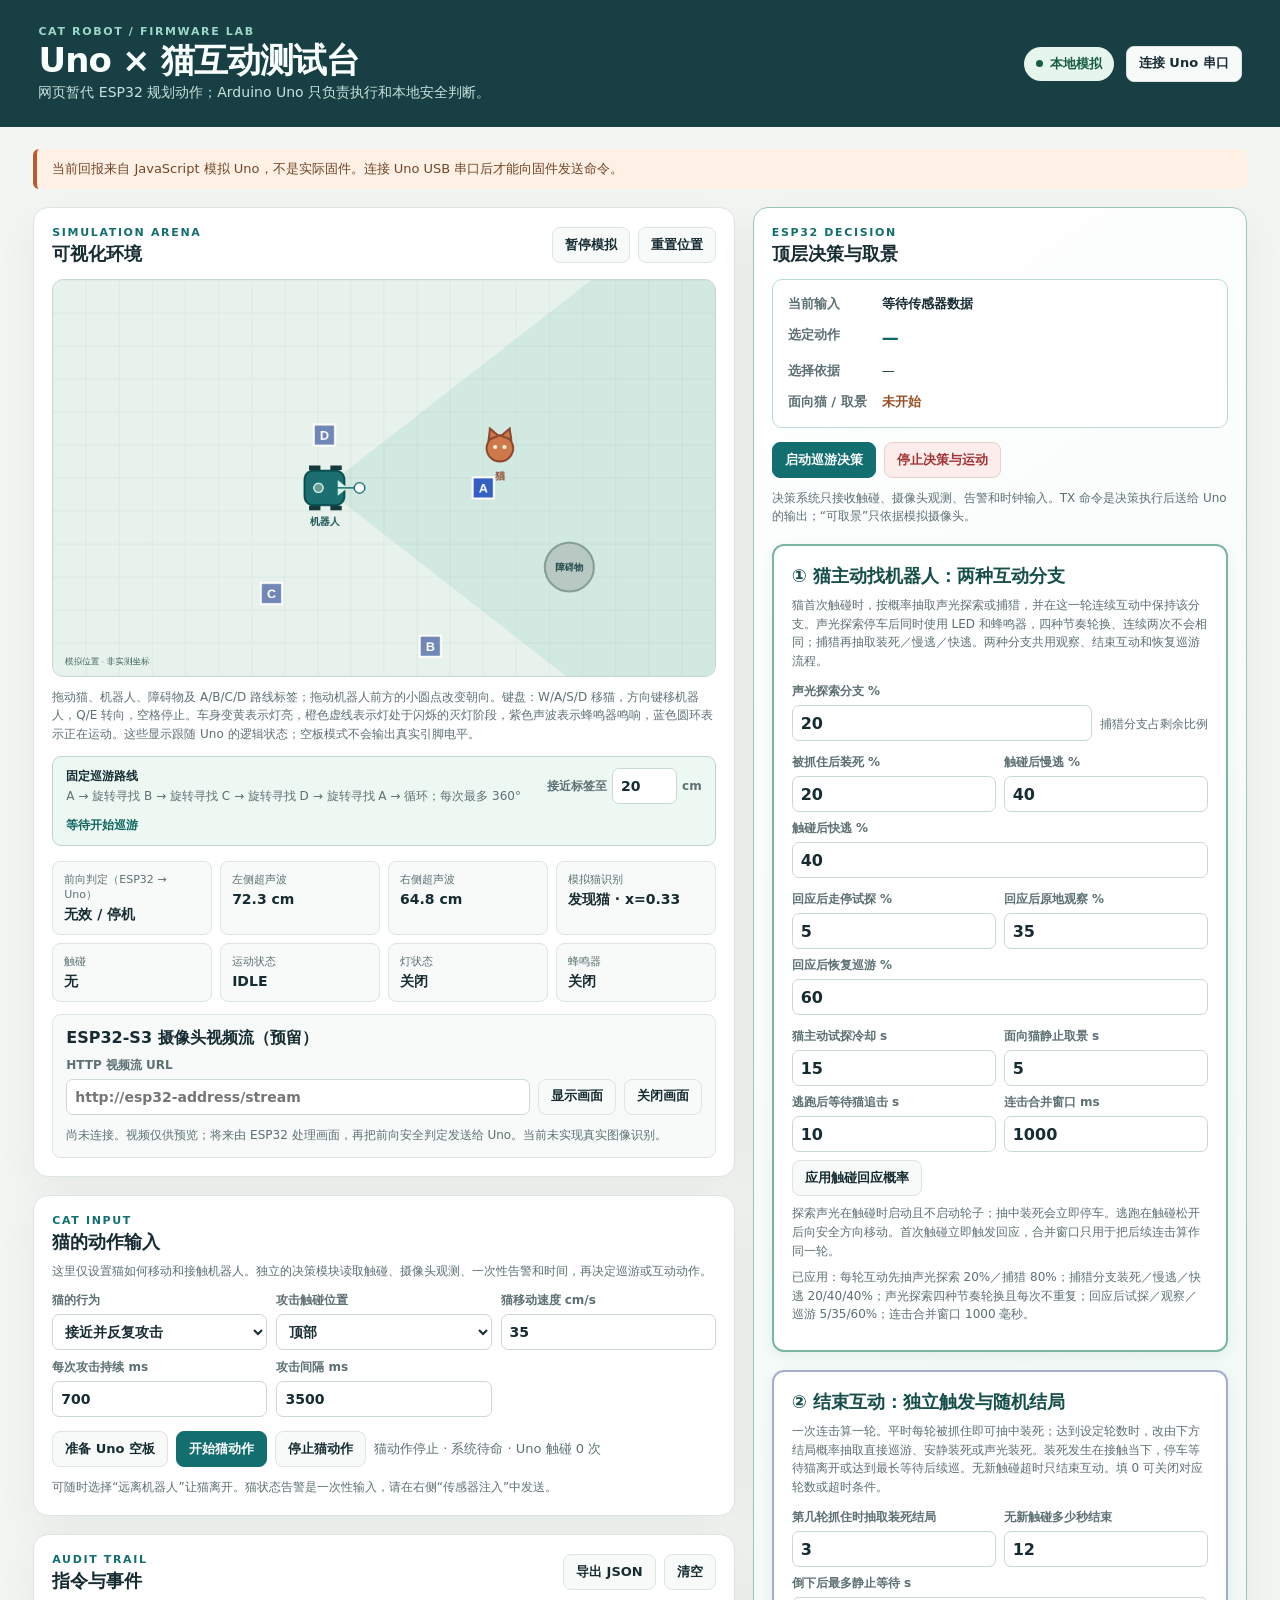
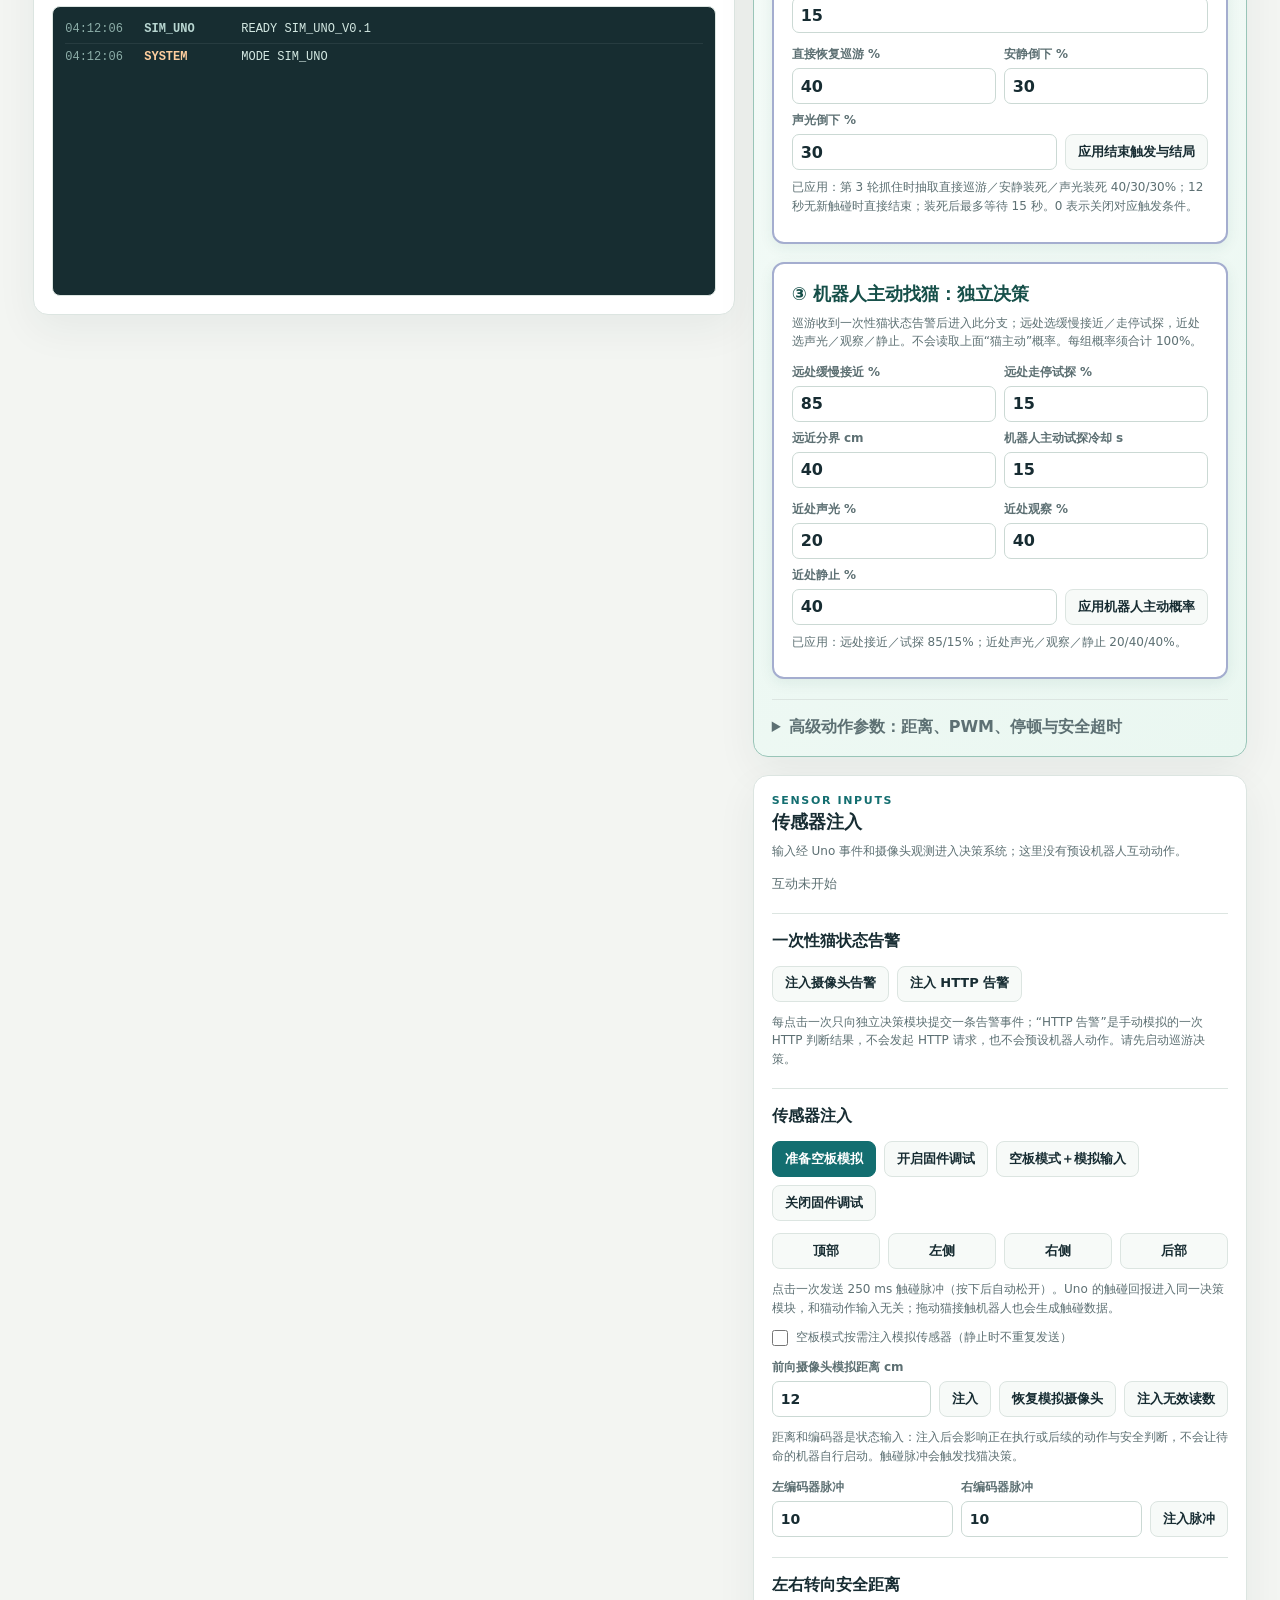
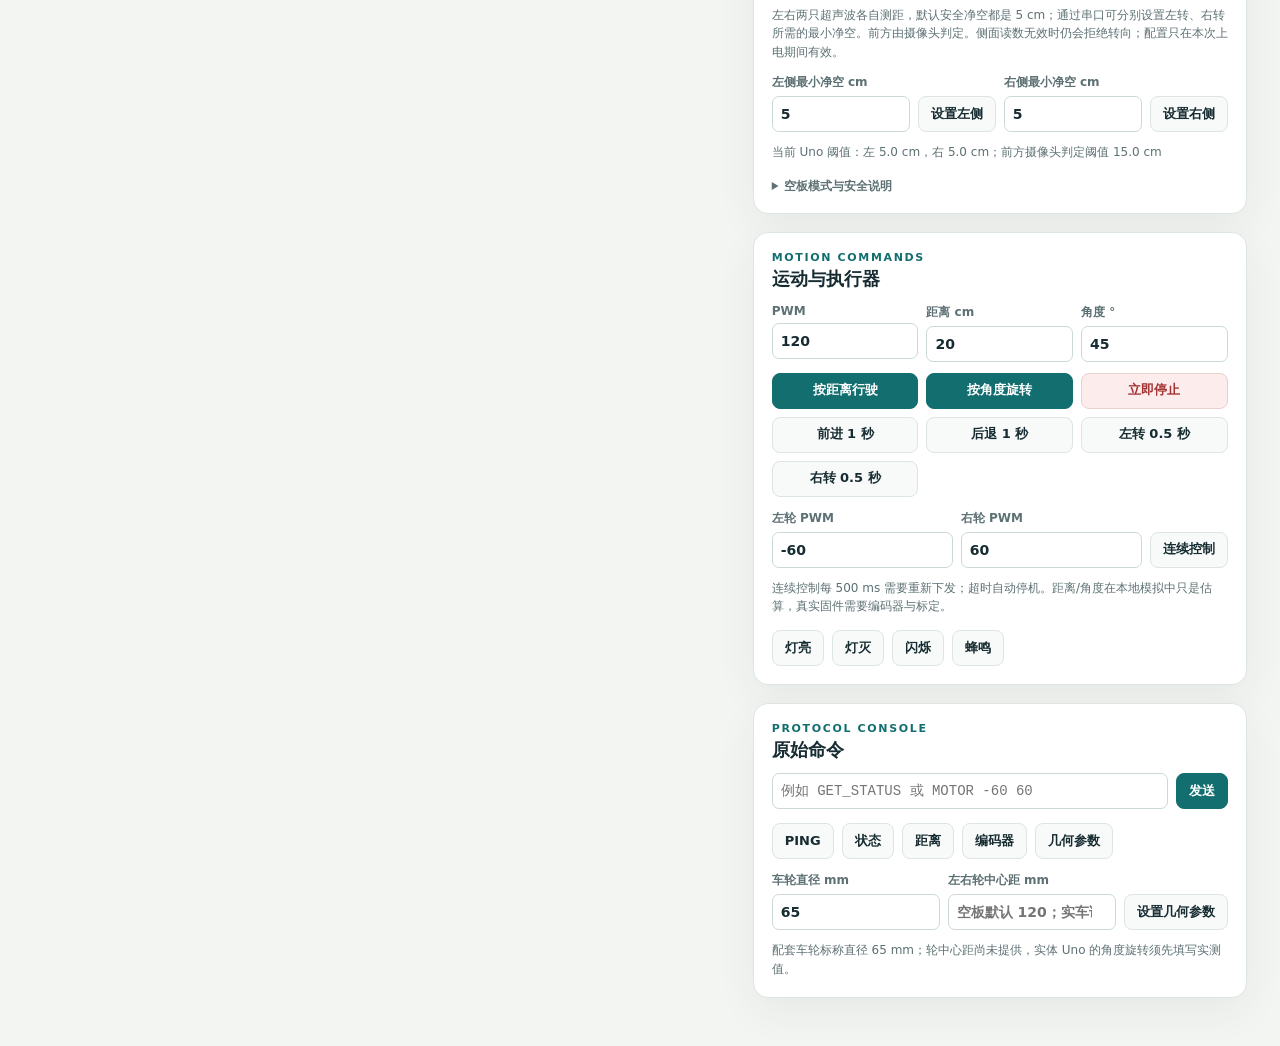
==== index.html @ 7f737149 "Split cat interaction into exploration and hunting branches Choose sound-light exploration or huntin" ====
<!doctype html>
<html lang="zh-CN">
<head>
  <meta charset="utf-8">
  <meta name="viewport" content="width=device-width, initial-scale=1">
  <title>Uno × 猫互动测试台</title>
  <link rel="stylesheet" href="./styles.css">
</head>
<body>
  <header class="topbar">
    <div>
      <p class="eyebrow">CAT ROBOT / FIRMWARE LAB</p>
      <h1>Uno × 猫互动测试台</h1>
      <p class="subtitle">网页暂代 ESP32 规划动作；Arduino Uno 只负责执行和本地安全判断。</p>
    </div>
    <div class="connection">
      <span id="modeBadge" class="badge">本地模拟</span>
      <button id="connectSerial" class="button secondary" type="button">连接 Uno 串口</button>
    </div>
  </header>

  <main>
    <div class="notice" id="modeNotice">当前回报来自 JavaScript 模拟 Uno，不是实际固件。连接 Uno USB 串口后才能向固件发送命令。</div>
    <div class="notice boot-error" id="appBootError" role="alert" hidden>测试台脚本没有成功加载。请关闭旧的测试台服务器窗口，重新双击“启动猫互动测试台.bat”，然后刷新此页面。若直接用 file:// 打开了 HTML，也请改用 BAT 启动。</div>
    <section class="main-grid" aria-label="互动测试台">
      <div class="scene-column">
        <section class="panel scene-panel">
          <div class="section-heading">
            <div>
              <p class="eyebrow">SIMULATION ARENA</p>
              <h2>可视化环境</h2>
            </div>
            <div class="scene-actions">
              <button id="pauseSim" class="button secondary" type="button">暂停模拟</button>
              <button id="resetScene" class="button secondary" type="button">重置位置</button>
            </div>
          </div>
          <div class="canvas-wrap">
            <canvas id="arena" width="1000" height="600" aria-label="可拖动的猫、机器人和障碍物模拟环境"></canvas>
          </div>
          <p class="hint">拖动猫、机器人、障碍物及 A/B/C/D 路线标签；拖动机器人前方的小圆点改变朝向。键盘：W/A/S/D 移猫，方向键移机器人，Q/E 转向，空格停止。车身变黄表示灯亮，橙色虚线表示灯处于闪烁的灭灯阶段，紫色声波表示蜂鸣器鸣响，蓝色圆环表示正在运动。这些显示跟随 Uno 的逻辑状态；空板模式不会输出真实引脚电平。</p>
          <div class="route-card">
            <div><strong>固定巡游路线</strong><span>A → 旋转寻找 B → 旋转寻找 C → 旋转寻找 D → 旋转寻找 A → 循环；每次最多 360°</span></div>
            <label>接近标签至 <input id="tagStopCm" type="number" min="15" max="50" value="20"> cm</label>
            <span id="routeStatus" aria-live="polite">等待开始巡游</span>
          </div>
          <div class="telemetry" aria-live="polite">
            <div><span>前向判定（ESP32 → Uno）</span><strong id="distanceValue">—</strong></div>
            <div><span>左侧超声波</span><strong id="leftSonarValue">—</strong></div>
            <div><span>右侧超声波</span><strong id="rightSonarValue">—</strong></div>
            <div><span>模拟猫识别</span><strong id="cameraValue">—</strong></div>
            <div><span>触碰</span><strong id="touchValue">—</strong></div>
            <div><span>运动状态</span><strong id="motionValue">—</strong></div>
            <div><span>灯状态</span><strong id="ledValue">—</strong></div>
            <div><span>蜂鸣器</span><strong id="buzzerValue">—</strong></div>
          </div>
          <div class="camera-stream-card">
            <strong>ESP32-S3 摄像头视频流（预留）</strong>
            <div class="inject-row">
              <label>HTTP 视频流 URL <input id="cameraStreamUrl" type="url" placeholder="http://esp32-address/stream"></label>
              <button id="openCameraStream" class="button secondary" type="button">显示画面</button>
              <button id="closeCameraStream" class="button secondary" type="button">关闭画面</button>
            </div>
            <p id="cameraStreamStatus" class="hint">尚未连接。视频仅供预览；将来由 ESP32 处理画面，再把前向安全判定发送给 Uno。当前未实现真实图像识别。</p>
            <img id="cameraStreamPreview" alt="ESP32-S3 摄像头视频流" hidden>
          </div>
        </section>

        <section class="panel scenario-panel">
          <div class="section-heading"><div><p class="eyebrow">CAT INPUT</p><h2>猫的动作输入</h2></div></div>
          <p class="hint">这里仅设置猫如何移动和接触机器人。独立的决策模块读取触碰、摄像头观测、一次性告警和时间，再决定巡游或互动动作。</p>
          <div class="scenario-fields">
            <label>猫的行为
              <select id="catScenarioBehavior">
                <option value="STILL">静止观察</option>
                <option value="APPROACH">主动靠近</option>
                <option value="CHASE">跟随机器人</option>
                <option value="ATTACK" selected>接近并反复攻击</option>
                <option value="RETREAT">远离机器人</option>
              </select>
            </label>
            <label>攻击触碰位置
              <select id="attackArea">
                <option value="TOP">顶部</option>
                <option value="LEFT">左侧</option>
                <option value="RIGHT">右侧</option>
                <option value="REAR">后部</option>
              </select>
            </label>
            <label>猫移动速度 cm/s <input id="catSpeedCmS" type="number" min="1" max="60" value="35"></label>
            <label>每次攻击持续 ms <input id="attackHoldMs" type="number" min="100" max="3000" step="100" value="700"></label>
            <label>攻击间隔 ms <input id="attackIntervalMs" type="number" min="500" max="10000" step="100" value="3500"></label>
          </div>
          <div class="inline-actions">
            <button id="prepareScenarioBoard" class="button secondary" type="button">准备 Uno 空板</button>
            <button id="startCatMotion" class="button" type="button">开始猫动作</button>
            <button id="stopCatMotion" class="button secondary" type="button">停止猫动作</button>
            <span id="systemStatus" class="muted" aria-live="polite">猫动作未开始</span>
          </div>
          <p class="hint">可随时选择“远离机器人”让猫离开。猫状态告警是一次性输入，请在右侧“传感器注入”中发送。</p>
        </section>

        <section class="panel log-panel">
          <div class="section-heading">
            <div>
              <p class="eyebrow">AUDIT TRAIL</p>
              <h2>指令与事件</h2>
            </div>
            <div class="scene-actions">
              <button id="exportLog" class="button secondary" type="button">导出 JSON</button>
              <button id="clearLog" class="button secondary" type="button">清空</button>
            </div>
          </div>
          <div id="log" class="log" role="log" aria-label="指令与事件记录"></div>
        </section>
      </div>

      <div class="controls-column">
        <section class="panel decision-panel" aria-live="polite">
          <div class="section-heading"><div><p class="eyebrow">ESP32 DECISION</p><h2>顶层决策与取景</h2></div></div>
          <div class="decision-card">
            <span class="decision-label">当前输入</span><strong id="decisionInput">等待传感器数据</strong>
            <span class="decision-label">选定动作</span><strong id="decisionAction" class="decision-action">—</strong>
            <span class="decision-label">选择依据</span><span id="decisionReason">—</span>
            <span class="decision-label">面向猫 / 取景</span><strong id="faceCatStatus">未开始</strong>
          </div>
          <div class="inline-actions"><button id="startPatrol" class="button" type="button">启动巡游决策</button><button id="stopPatrol" class="button danger" type="button">停止决策与运动</button></div>
          <p class="hint">决策系统只接收触碰、摄像头观测、告警和时钟输入。TX 命令是决策执行后送给 Uno 的输出；“可取景”只依据模拟摄像头。</p>
          <div class="decision-priority-card">
            <h3>① 猫主动找机器人：两种互动分支</h3>
            <p class="hint">猫首次触碰时，按概率抽取声光探索或捕猎，并在这一轮连续互动中保持该分支。声光探索停车后同时使用 LED 和蜂鸣器，四种节奏轮换、连续两次不会相同；捕猎再抽取装死／慢逃／快逃。两种分支共用观察、结束互动和恢复巡游流程。</p>
            <div class="inject-row">
              <label>声光探索分支 % <input id="explorationBranchPercent" type="number" min="0" max="100" step="1" value="20"></label>
              <span class="hint">捕猎分支占剩余比例</span>
            </div>
            <div class="inject-row">
              <label>被抓住后装死 % <input id="touchPreyPercent" type="number" min="0" max="100" step="1" value="20"></label>
              <label>触碰后慢逃 % <input id="touchSlowEscapePercent" type="number" min="0" max="100" step="1" value="40"></label>
              <label>触碰后快逃 % <input id="touchFastEscapePercent" type="number" min="0" max="100" step="1" value="40"></label>
            </div>
            <div class="inject-row">
              <label>回应后走停试探 % <input id="catFollowProbePercent" type="number" min="0" max="100" step="1" value="5"></label>
              <label>回应后原地观察 % <input id="catFollowObservePercent" type="number" min="0" max="100" step="1" value="35"></label>
              <label>回应后恢复巡游 % <input id="catFollowPatrolPercent" type="number" min="0" max="100" step="1" value="60"></label>
            </div>
            <div class="inject-row">
              <label>猫主动试探冷却 s <input id="catProbeCooldownSeconds" type="number" min="0" max="60" step="1" value="15"></label>
              <label>面向猫静止取景 s <input id="initialLookSeconds" type="number" min="0" max="30" step="1" value="5"></label>
              <label>逃跑后等待猫追击 s <input id="postEscapeWaitSeconds" type="number" min="0" max="60" step="1" value="10"></label>
              <label>连击合并窗口 ms <input id="touchDebounceMs" type="number" min="0" max="5000" step="50" value="1000"></label>
              <button id="applyResponsePolicy" class="button secondary" type="button">应用触碰回应概率</button>
            </div>
            <p class="hint">探索声光在触碰时启动且不启动轮子；抽中装死会立即停车。逃跑在触碰松开后向安全方向移动。首次触碰立即触发回应，合并窗口只用于把后续连击算作同一轮。</p>
            <p id="responsePolicyStatus" class="hint" aria-live="polite"></p>
          </div>
          <div class="decision-priority-card">
            <h3>② 结束互动：独立触发与随机结局</h3>
            <p class="hint">一次连击算一轮。平时每轮被抓住即可抽中装死；达到设定轮数时，改由下方结局概率抽取直接巡游、安静装死或声光装死。装死发生在接触当下，停车等待猫离开或达到最长等待后续巡。无新触碰超时只结束互动。填 0 可关闭对应轮数或超时条件。</p>
            <div class="inject-row">
              <label>第几轮抓住时抽取装死结局 <input id="endingAfterRounds" type="number" min="0" max="20" step="1" value="3"></label>
              <label>无新触碰多少秒结束 <input id="endingInactivitySeconds" type="number" min="0" max="120" step="1" value="12"></label>
              <label>倒下后最多静止等待 s <input id="captureWaitMaxSeconds" type="number" min="1" max="60" step="1" value="15"></label>
            </div>
            <div class="inject-row">
              <label>直接恢复巡游 % <input id="endingPatrolPercent" type="number" min="0" max="100" step="1" value="40"></label>
              <label>安静倒下 % <input id="endingSilentPercent" type="number" min="0" max="100" step="1" value="30"></label>
              <label>声光倒下 % <input id="endingSignalPercent" type="number" min="0" max="100" step="1" value="30"></label>
              <button id="applyEndingPolicy" class="button secondary" type="button">应用结束触发与结局</button>
            </div>
            <p id="endingPolicyStatus" class="hint" aria-live="polite"></p>
          </div>
          <div class="decision-priority-card">
            <h3>③ 机器人主动找猫：独立决策</h3>
            <p class="hint">巡游收到一次性猫状态告警后进入此分支；远处选缓慢接近／走停试探，近处选声光／观察／静止。不会读取上面“猫主动”概率。每组概率须合计 100%。</p>
            <div class="inject-row">
              <label>远处缓慢接近 % <input id="robotFarApproachPercent" type="number" min="0" max="100" step="1" value="85"></label>
              <label>远处走停试探 % <input id="robotFarProbePercent" type="number" min="0" max="100" step="1" value="15"></label>
              <label>远近分界 cm <input id="farCatThresholdCm" type="number" min="20" max="69" step="1" value="40"></label>
              <label>机器人主动试探冷却 s <input id="robotProbeCooldownSeconds" type="number" min="0" max="60" step="1" value="15"></label>
            </div>
            <div class="inject-row">
              <label>近处声光 % <input id="robotNearSignalPercent" type="number" min="0" max="100" step="1" value="20"></label>
              <label>近处观察 % <input id="robotNearObservePercent" type="number" min="0" max="100" step="1" value="40"></label>
              <label>近处静止 % <input id="robotNearStayPercent" type="number" min="0" max="100" step="1" value="40"></label>
              <button id="applyRobotPolicy" class="button secondary" type="button">应用机器人主动概率</button>
            </div>
            <p id="robotPolicyStatus" class="hint" aria-live="polite"></p>
          </div>
          <details class="control-subsection"><summary>高级动作参数：距离、PWM、停顿与安全超时</summary>
            <details><summary>决策距离、间隔与结束条件</summary>
              <div class="inject-row">
                <label>猫离开距离 cm <input id="catLeaveDistanceCm" type="number" min="41" max="150" step="1" value="70"></label>
                <label>离开持续时间 s <input id="catLeaveSeconds" type="number" min="1" max="30" step="1" value="5"></label>
                <label>互动最长时间 s <input id="sessionLimitSeconds" type="number" min="10" max="300" step="1" value="60"></label>
                <label>动作后再决策间隔 ms <input id="decisionIntervalMs" type="number" min="0" max="10000" step="1" value="2500"></label>
              </div>
            </details>
            <details><summary>找猫、对准与触碰松开</summary>
              <div class="inject-row">
                <label>找猫超时 ms <input id="searchTimeoutMs" type="number" min="1000" max="30000" step="1" value="15000"></label>
                <label>收尾找猫超时 ms <input id="finalSearchTimeoutMs" type="number" min="1000" max="30000" step="1" value="8000"></label>
                <label>对准超时 ms <input id="alignTimeoutMs" type="number" min="1000" max="15000" step="1" value="5000"></label>
                <label>等待触碰松开 ms <input id="touchReleaseTimeoutMs" type="number" min="500" max="10000" step="1" value="4000"></label>
                <label>找猫转向 PWM <input id="searchPwm" type="number" min="30" max="150" step="1" value="75"></label>
                <label>画面居中容差 % <input id="centerTolerancePercent" type="number" min="1" max="20" step="0.1" value="5.5"></label>
                <label>对准转向 PWM <input id="alignPwm" type="number" min="30" max="150" step="1" value="52"></label>
              </div>
            </details>
            <details><summary>接近与走停试探动作</summary>
              <div class="inject-row">
                <label>缓慢接近距离 cm <input id="slowApproachCm" type="number" min="1" max="30" step="1" value="9"></label>
                <label>缓慢接近 PWM <input id="slowApproachPwm" type="number" min="50" max="255" step="1" value="95"></label>
                <label>试探第 1 段 cm <input id="probeStep1Cm" type="number" min="1" max="20" step="1" value="3"></label>
                <label>试探第 2 段 cm <input id="probeStep2Cm" type="number" min="1" max="20" step="1" value="4"></label>
                <label>试探第 3 段 cm <input id="probeStep3Cm" type="number" min="1" max="20" step="1" value="3"></label>
                <label>第 1 段后停顿 ms <input id="probePause1Ms" type="number" min="0" max="3000" step="1" value="700"></label>
                <label>第 2 段后停顿 ms <input id="probePause2Ms" type="number" min="0" max="3000" step="1" value="900"></label>
                <label>第 3 段后停顿 ms <input id="probePause3Ms" type="number" min="0" max="3000" step="1" value="600"></label>
                <label>试探 PWM <input id="probePwm" type="number" min="50" max="255" step="1" value="90"></label>
              </div>
            </details>
            <details><summary>声光与逃跑动作</summary>
              <div class="inject-row">
                <label>闪灯时长 ms <input id="signalFlashMs" type="number" min="100" max="5000" step="1" value="1400"></label>
                <label>蜂鸣时长 ms <input id="signalBeepMs" type="number" min="0" max="1000" step="1" value="180"></label>
                <label>被捕获闪灯时长 ms <input id="captureCueFlashMs" type="number" min="1000" max="5000" step="1" value="2200"></label>
                <label>被捕获第二声蜂鸣 ms <input id="captureCueBeepMs" type="number" min="100" max="1000" step="1" value="360"></label>
                <label>逃跑距离 cm <input id="escapeDistanceCm" type="number" min="1" max="60" step="1" value="26"></label>
                <label>慢速逃跑 PWM <input id="slowEscapePwm" type="number" min="50" max="255" step="1" value="95"></label>
                <label>快速逃跑 PWM <input id="fastEscapePwm" type="number" min="50" max="255" step="1" value="210"></label>
              </div>
            </details>
            <div class="inline-actions"><button id="applyAdvancedPolicy" class="button secondary" type="button">应用高级动作参数</button></div>
            <p id="advancedPolicyStatus" class="hint" aria-live="polite"></p>
            <p class="hint">以上设置保存在此浏览器，导出日志记录全部参数。搜索上限固定 360°；Uno 的前方与左右避障阈值仍由固件和安全距离区控制。</p>
          </details>
        </section>
        <section class="panel interaction-controls-panel">
          <div class="section-heading"><div><p class="eyebrow">SENSOR INPUTS</p><h2>传感器注入</h2></div></div>
          <p class="hint">输入经 Uno 事件和摄像头观测进入决策系统；这里没有预设机器人互动动作。</p>
          <div class="inline-actions"><span id="sessionValue" class="muted">互动未开始</span></div>
          <div class="control-subsection">
            <h3>一次性猫状态告警</h3>
            <div class="inline-actions">
              <button data-mood-alert="CAMERA_NEGATIVE" class="button secondary" type="button">注入摄像头告警</button>
              <button data-mood-alert="HTTP_NEGATIVE" class="button secondary" type="button">注入 HTTP 告警</button>
            </div>
            <p class="hint">每点击一次只向独立决策模块提交一条告警事件；“HTTP 告警”是手动模拟的一次 HTTP 判断结果，不会发起 HTTP 请求，也不会预设机器人动作。请先启动巡游决策。</p>
          </div>
          <div class="control-subsection" aria-labelledby="sensorInjectionHeading">
            <h3 id="sensorInjectionHeading">传感器注入</h3>
            <div class="inline-actions">
              <button id="prepareBoardSimulation" class="button" type="button">准备空板模拟</button>
              <button data-command="DEBUG_MODE ON" class="button secondary" type="button">开启固件调试</button>
              <button data-command="DEBUG_MOTOR_MODE DRY_RUN" class="button secondary" type="button">空板模式＋模拟输入</button>
              <button data-command="DEBUG_MODE OFF" class="button secondary" type="button">关闭固件调试</button>
            </div>
            <div class="button-grid four">
              <button data-touch="TOP" class="button secondary touch-button" type="button" aria-pressed="false">顶部</button>
              <button data-touch="LEFT" class="button secondary touch-button" type="button" aria-pressed="false">左侧</button>
              <button data-touch="RIGHT" class="button secondary touch-button" type="button" aria-pressed="false">右侧</button>
              <button data-touch="REAR" class="button secondary touch-button" type="button" aria-pressed="false">后部</button>
            </div>
            <p class="hint">点击一次发送 250 ms 触碰脉冲（按下后自动松开）。Uno 的触碰回报进入同一决策模块，和猫动作输入无关；拖动猫接触机器人也会生成触碰数据。</p>
            <label class="check-row"><input id="streamSceneSensors" type="checkbox"> 空板模式按需注入模拟传感器（静止时不重复发送）</label>
            <div class="inject-row">
              <label>前向摄像头模拟距离 cm <input id="injectDistance" type="number" min="0" max="400" value="12"></label>
              <button id="setDistance" class="button secondary" type="button">注入</button>
              <button id="clearDistance" class="button secondary" type="button">恢复模拟摄像头</button>
              <button data-command="CAMERA_FRONT INVALID" class="button secondary" type="button">注入无效读数</button>
            </div>
            <p class="hint">距离和编码器是状态输入：注入后会影响正在执行或后续的动作与安全判断，不会让待命的机器自行启动。触碰脉冲会触发找猫决策。</p>
            <div class="inject-row">
              <label>左编码器脉冲 <input id="injectLeftEncoder" type="number" min="0" max="10000" value="10"></label>
              <label>右编码器脉冲 <input id="injectRightEncoder" type="number" min="0" max="10000" value="10"></label>
              <button id="injectEncoder" class="button secondary" type="button">注入脉冲</button>
            </div>
            <div class="control-subsection">
              <h3>左右转向安全距离</h3>
              <p class="hint">左右两只超声波各自测距，默认安全净空都是 5 cm；通过串口可分别设置左转、右转所需的最小净空。前方由摄像头判定。侧面读数无效时仍会拒绝转向；配置只在本次上电期间有效。</p>
              <div class="inject-row">
                <label>左侧最小净空 cm <input id="safeLeftCm" type="number" min="5" max="100" step="0.1" value="5"></label>
                <button id="setSafeLeft" class="button secondary" type="button">设置左侧</button>
                <label>右侧最小净空 cm <input id="safeRightCm" type="number" min="5" max="100" step="0.1" value="5"></label>
                <button id="setSafeRight" class="button secondary" type="button">设置右侧</button>
              </div>
              <p id="safeDistanceStatus" class="hint" aria-live="polite">当前阈值：左 5 cm，右 5 cm；前方摄像头 15 cm</p>
            </div>
            <details class="debug-help">
              <summary>空板模式与安全说明</summary>
              <p class="hint">只有 Uno 板、没有传感器和电机时，连接串口后点“准备空板模拟”：网页按需提供模拟摄像头的前方距离，并在数值变化时注入左右超声波、触碰；固件产生虚拟编码器脉冲。静止时不反复发送相同数据，前进时仍按固件读数有效期刷新前向输入。空板模式抑制电机、灯和蜂鸣器输出引脚的真实电平；避障、停转、超时和运动反馈照常执行。前方摄像头判定阈值为 15 cm，左右超声波默认各 5 cm；读数失效时仍会拒绝动作。巡游时会优先尝试另一安全转向；按触碰方向找猫时不会违背该方向或绕过安全判断。LIVE 模式不接收网页的虚拟摄像头读数；未接真实摄像头数据源时，前进会被固件拒绝。</p>
            </details>
          </div>
        </section>

        <section class="panel">
          <div class="section-heading"><div><p class="eyebrow">MOTION COMMANDS</p><h2>运动与执行器</h2></div></div>
          <div class="field-row">
            <label>PWM <input id="pwm" type="number" min="1" max="255" value="120"></label>
            <label>距离 cm <input id="driveCm" type="number" min="-100" max="100" value="20"></label>
            <label>角度 ° <input id="rotateDeg" type="number" min="-360" max="360" value="45"></label>
          </div>
          <div class="button-grid three">
            <button id="driveTarget" class="button" type="button">按距离行驶</button>
            <button id="rotateTarget" class="button" type="button">按角度旋转</button>
            <button id="stopMotion" class="button danger" type="button">立即停止</button>
            <button data-quick="MOVE FORWARD" class="button secondary" type="button">前进 1 秒</button>
            <button data-quick="MOVE BACKWARD" class="button secondary" type="button">后退 1 秒</button>
            <button data-quick="TURN LEFT" class="button secondary" type="button">左转 0.5 秒</button>
            <button data-quick="TURN RIGHT" class="button secondary" type="button">右转 0.5 秒</button>
          </div>
          <div class="wheel-row">
            <label>左轮 PWM <input id="leftPwm" type="number" min="-255" max="255" value="-60"></label>
            <label>右轮 PWM <input id="rightPwm" type="number" min="-255" max="255" value="60"></label>
            <button id="sendMotor" class="button secondary" type="button">连续控制</button>
          </div>
          <div class="hint">连续控制每 500 ms 需要重新下发；超时自动停机。距离/角度在本地模拟中只是估算，真实固件需要编码器与标定。</div>
          <div class="inline-actions">
            <button data-command="LED ON" class="button secondary" type="button">灯亮</button>
            <button data-command="LED OFF" class="button secondary" type="button">灯灭</button>
            <button data-command="LED FLASH 200 1000" class="button secondary" type="button">闪烁</button>
            <button data-command="BEEP 120" class="button secondary" type="button">蜂鸣</button>
          </div>
        </section>

        <section class="panel compact">
          <div class="section-heading"><div><p class="eyebrow">PROTOCOL CONSOLE</p><h2>原始命令</h2></div></div>
          <form id="rawForm" class="raw-row">
            <label class="visually-hidden" for="rawCommand">原始 Uno 命令</label>
            <input id="rawCommand" autocomplete="off" spellcheck="false" placeholder="例如 GET_STATUS 或 MOTOR -60 60" maxlength="96">
            <button class="button" type="submit">发送</button>
          </form>
          <div class="inline-actions">
            <button data-command="PING" class="button secondary" type="button">PING</button>
            <button data-command="GET_STATUS" class="button secondary" type="button">状态</button>
            <button data-command="GET_DISTANCE" class="button secondary" type="button">距离</button>
            <button data-command="GET_ENCODER" class="button secondary" type="button">编码器</button>
            <button data-command="GET_CONFIG" class="button secondary" type="button">几何参数</button>
          </div>
          <div class="inject-row">
            <label>车轮直径 mm <input id="wheelDiameterMm" type="number" min="20" max="150" step="0.1" value="65"></label>
            <label>左右轮中心距 mm <input id="trackWidthMm" type="number" min="50" max="300" step="0.1" placeholder="空板默认 120；实车请实测"></label>
            <button id="setGeometry" class="button secondary" type="button">设置几何参数</button>
          </div>
          <p class="hint">配套车轮标称直径 65 mm；轮中心距尚未提供，实体 Uno 的角度旋转须先填写实测值。</p>
        </section>
      </div>
    </section>
  </main>
  <div id="toast" class="toast" role="alert" hidden></div>
  <script>setTimeout(() => { if (!globalThis.__unoLabReady) document.getElementById("appBootError").hidden = false; }, 2500);</script>
  <script type="module" src="./app.mjs"></script>
</body>
</html>
---- styles.css ----
:root {
  color-scheme: light;
  --bg: #f3f5f2;
  --surface: #ffffff;
  --ink: #172c32;
  --muted: #5d7073;
  --line: #dce5e1;
  --teal: #136e70;
  --teal-soft: #e4f3ef;
  --orange: #b85c30;
  --orange-soft: #fff0e5;
  --danger: #a33333;
  --danger-soft: #fceceb;
  --shadow: 0 14px 42px rgba(20, 48, 47, .06);
  font-family: "Segoe UI", "Microsoft YaHei", system-ui, sans-serif;
  background: var(--bg);
  color: var(--ink);
}

* { box-sizing: border-box; }
body { margin: 0; min-width: 320px; }
button, input, select { font: inherit; }
button { cursor: pointer; }
button:focus-visible, input:focus-visible, select:focus-visible, canvas:focus-visible { outline: 3px solid #83b9ae; outline-offset: 2px; }
code { padding: 1px 4px; border-radius: 4px; background: #edf1ef; }

.topbar {
  display: flex;
  justify-content: space-between;
  align-items: center;
  gap: 24px;
  padding: 25px clamp(18px, 3vw, 44px);
  background: #183f43;
  color: #f9fffd;
}
.topbar h1 { margin: 3px 0 4px; font-size: clamp(24px, 2.7vw, 34px); line-height: 1.15; letter-spacing: -.025em; }
.subtitle { margin: 0; color: #c6e2dd; font-size: 14px; }
.eyebrow { margin: 0; color: var(--teal); font-size: 11px; font-weight: 700; letter-spacing: .15em; }
.topbar .eyebrow { color: #9bd7ca; }
.connection { display: flex; align-items: center; gap: 12px; flex-wrap: wrap; justify-content: flex-end; }
.badge { display: inline-flex; align-items: center; gap: 7px; padding: 8px 12px; border-radius: 999px; background: #e7f6ed; color: #175c44; white-space: nowrap; font-size: 13px; font-weight: 700; }
.badge::before { content: ""; width: 7px; height: 7px; border-radius: 50%; background: currentColor; }
.badge.serial { background: #e4f0ff; color: #1d5590; }

main { max-width: 1780px; margin: 0 auto; padding: 22px clamp(16px, 2.6vw, 40px) 48px; }
.notice { margin-bottom: 18px; padding: 11px 15px; border-left: 4px solid var(--orange); border-radius: 6px; background: var(--orange-soft); color: #704627; font-size: 13px; }
.main-grid { display: grid; grid-template-columns: minmax(0, 1.42fr) minmax(350px, 1fr); gap: 18px; align-items: start; }
.scene-column, .controls-column { min-width: 0; display: grid; gap: 18px; }
.panel { min-width: 0; background: var(--surface); border: 1px solid var(--line); border-radius: 15px; box-shadow: var(--shadow); padding: 18px; }
.section-heading { display: flex; justify-content: space-between; align-items: center; gap: 10px; margin-bottom: 14px; }
h2 { margin: 4px 0 0; font-size: 18px; line-height: 1.2; }
.scene-actions, .inline-actions { display: flex; align-items: center; flex-wrap: wrap; gap: 8px; }
.inline-actions { margin-top: 14px; }
.button {
  min-height: 36px;
  padding: 8px 12px;
  border: 1px solid var(--teal);
  border-radius: 8px;
  background: var(--teal);
  color: white;
  font-size: 13px;
  font-weight: 650;
  line-height: 1.1;
  transition: transform .12s, background .12s, border-color .12s;
}
.button:hover { transform: translateY(-1px); background: #0b5b5d; }
.button.secondary { border-color: var(--line); background: #f7faf8; color: var(--ink); }
.button.secondary:hover { background: var(--teal-soft); border-color: #b4d9d0; }
.button.danger { border-color: #ead0cd; background: var(--danger-soft); color: var(--danger); }
.button.danger:hover { background: #f7ddda; }
.button:disabled { opacity: .5; cursor: not-allowed; transform: none; }
.button[aria-pressed="true"] { background: var(--orange-soft); border-color: var(--orange); color: #8e401d; }
.button-grid { display: grid; gap: 8px; }
.button-grid.three { grid-template-columns: repeat(3, minmax(0, 1fr)); }
.button-grid.four { grid-template-columns: repeat(4, minmax(0, 1fr)); }
.button-grid .button { width: 100%; }
.hint { margin: 11px 0 0; font-size: 12px; line-height: 1.55; color: var(--muted); }
.section-heading + .hint { margin: -5px 0 13px; }
.control-subsection { margin-top: 20px; padding-top: 17px; border-top: 1px solid var(--line); }
.control-subsection h3 { margin: 0 0 10px; color: var(--ink); font-size: 16px; }
.control-subsection h3 + .hint { margin-top: 0; }
.control-subsection .button-grid { margin-top: 12px; }
.debug-help { margin-top: 16px; color: var(--muted); font-size: 12px; }
.debug-help summary { cursor: pointer; font-weight: 650; }
.debug-help .hint { margin-top: 8px; }
.muted { color: var(--muted); font-size: 13px; }

.canvas-wrap { position: relative; width: 100%; aspect-ratio: 5 / 3; min-height: 285px; overflow: hidden; border: 1px solid #c9d8d3; border-radius: 11px; background: #e9f2ec; }
canvas { display: block; width: 100%; height: 100%; touch-action: none; cursor: grab; }
canvas:active { cursor: grabbing; }
.telemetry { display: grid; grid-template-columns: repeat(4, minmax(0, 1fr)); gap: 8px; margin-top: 15px; }
.telemetry > div { display: flex; flex-direction: column; gap: 4px; border: 1px solid var(--line); background: #f7faf8; border-radius: 8px; padding: 10px 11px; min-width: 0; }
.telemetry span { color: var(--muted); font-size: 11px; }
.telemetry strong { overflow: hidden; text-overflow: ellipsis; white-space: nowrap; font-size: 14px; }
.camera-stream-card { margin-top: 12px; padding: 13px; border: 1px solid var(--line); border-radius: 9px; background: #f7faf8; }
.camera-stream-card .inject-row { margin-top: 8px; }
.camera-stream-card label { flex: 1 1 280px; }
.camera-stream-card img { display: block; width: min(100%, 640px); max-height: 400px; margin-top: 10px; object-fit: contain; border-radius: 8px; background: #17383a; }
.camera-stream-card img[hidden] { display: none; }
.log { height: 290px; overflow: auto; border: 1px solid var(--line); border-radius: 8px; background: #172d31; padding: 9px 12px; color: #d4e9e3; font-family: Consolas, "Courier New", monospace; font-size: 12px; line-height: 1.6; }
.log-entry { display: grid; grid-template-columns: 72px 90px minmax(0, 1fr); gap: 7px; border-bottom: 1px solid rgba(255,255,255,.07); padding: 4px 0; }
.log-entry:last-child { border-bottom: 0; }
.log-time { color: #8daea9; }
.log-type { font-weight: 700; color: #b9d7d2; }
.log-entry.command .log-type { color: #91e4cc; }
.log-entry.event .log-type { color: #ffcf9f; }
.log-entry.error .log-type { color: #ff9c96; }
.log-text { min-width: 0; overflow-wrap: anywhere; }

label { color: var(--muted); font-size: 12px; font-weight: 650; }
.check-row { display: flex; align-items: center; gap: 8px; margin-top: 12px; font-weight: 500; }
.check-row input { width: 16px; min-height: 16px; margin: 0; }
input, select { min-width: 0; width: 100%; min-height: 36px; padding: 6px 8px; margin-top: 5px; border: 1px solid #cbd9d4; border-radius: 7px; background: white; color: var(--ink); font-size: 14px; }
.field-row { display: grid; grid-template-columns: 1fr 1fr 1fr; gap: 8px; margin-bottom: 11px; }
.scenario-fields { display: grid; grid-template-columns: repeat(3, minmax(0, 1fr)); gap: 9px; }
.scenario-panel .section-heading + .hint { margin-bottom: 12px; }
.route-card { display: flex; flex-wrap: wrap; align-items: center; gap: 12px; margin-top: 12px; padding: 11px 13px; border: 1px solid #bad6cf; border-radius: 9px; background: #eef8f3; font-size: 12px; }
.route-card > div { display: grid; gap: 3px; flex: 1 1 300px; }
.route-card > div span { color: var(--muted); }
.route-card label { display: flex; align-items: center; white-space: nowrap; gap: 5px; }
.route-card input { width: 65px; margin: 0; }
#routeStatus { flex: 1 1 100%; color: #0e655f; font-weight: 700; }
.decision-panel { border-color: #99c5b8; background: linear-gradient(145deg, #fff 0%, #eaf7f1 100%); }
.decision-card { display: grid; grid-template-columns: 84px minmax(0, 1fr); gap: 12px 10px; align-items: start; padding: 15px; border: 1px solid #b8dcd0; border-radius: 10px; background: #fff; }
.decision-card > * { min-width: 0; overflow-wrap: anywhere; font-size: 13px; line-height: 1.45; }
.decision-label { color: var(--muted); font-weight: 650; }
.decision-action { color: #0b6863; font-size: 17px !important; }
.decision-priority-card { margin-top: 18px; padding: 18px; border: 2px solid #7bb6a4; border-radius: 12px; background: #fff; box-shadow: 0 4px 14px rgba(22, 83, 73, .08); }
.decision-priority-card + .decision-priority-card { border-color: #a4adcf; }
.decision-priority-card h3 { margin: 0 0 8px; font-size: 18px; color: #164f49; }
.decision-priority-card .hint { margin: 8px 0; }
.decision-priority-card .inject-row label { flex: 1 1 150px; font-weight: 650; }
.decision-priority-card input { font-size: 16px; font-weight: 700; }
.decision-panel details.control-subsection > summary { cursor: pointer; font-weight: 700; color: var(--muted); }
#faceCatStatus { color: #9b4e23; }
.wheel-row, .inject-row, .cloud-row, .raw-row { display: flex; flex-wrap: wrap; align-items: end; gap: 8px; margin-top: 13px; }
.wheel-row label, .inject-row label { flex: 1 1 90px; }
.cloud-row label { flex: 1 1 100%; }
.cloud-row select { flex: 1 1 160px; width: auto; }
.raw-row input { flex: 1 1 220px; width: auto; margin-top: 0; font-family: Consolas, monospace; }
.compact .section-heading { margin-bottom: 7px; }
.visually-hidden { position: absolute; width: 1px; height: 1px; padding: 0; margin: -1px; overflow: hidden; clip: rect(0,0,0,0); white-space: nowrap; border: 0; }
.toast { position: fixed; bottom: 22px; left: 50%; transform: translateX(-50%); z-index: 5; padding: 10px 15px; border-radius: 8px; background: #2d2521; color: white; box-shadow: 0 8px 25px rgba(0,0,0,.2); font-size: 13px; max-width: calc(100vw - 32px); }
.toast[hidden] { display: none; }
.boot-error { border-color: #bb4b39; background: #fff1ea; color: #8b2e20; }
.boot-error[hidden] { display: none; }

@media (max-width: 1050px) {
  .main-grid { grid-template-columns: 1fr; }
  .controls-column { grid-template-columns: repeat(2, minmax(0, 1fr)); }
  .controls-column > .panel:first-child { grid-column: span 2; }
  .interaction-controls-panel { grid-column: span 2; }
}
@media (max-width: 690px) {
  .topbar { align-items: flex-start; flex-direction: column; }
  .connection { justify-content: flex-start; }
  .controls-column { grid-template-columns: 1fr; }
  .controls-column > .panel:first-child { grid-column: span 1; }
  .interaction-controls-panel { grid-column: span 1; }
  .telemetry { grid-template-columns: repeat(2, minmax(0, 1fr)); }
  .scenario-fields { grid-template-columns: repeat(2, minmax(0, 1fr)); }
  .section-heading { align-items: flex-start; flex-direction: column; }
}
@media (max-width: 430px) {
  .button-grid.three { grid-template-columns: repeat(2, minmax(0, 1fr)); }
  .canvas-wrap { min-height: 240px; }
  .field-row { grid-template-columns: repeat(2, minmax(0, 1fr)); }
  .scenario-fields { grid-template-columns: 1fr; }
  .log-entry { grid-template-columns: 60px 72px minmax(0, 1fr); gap: 4px; font-size: 11px; }
}
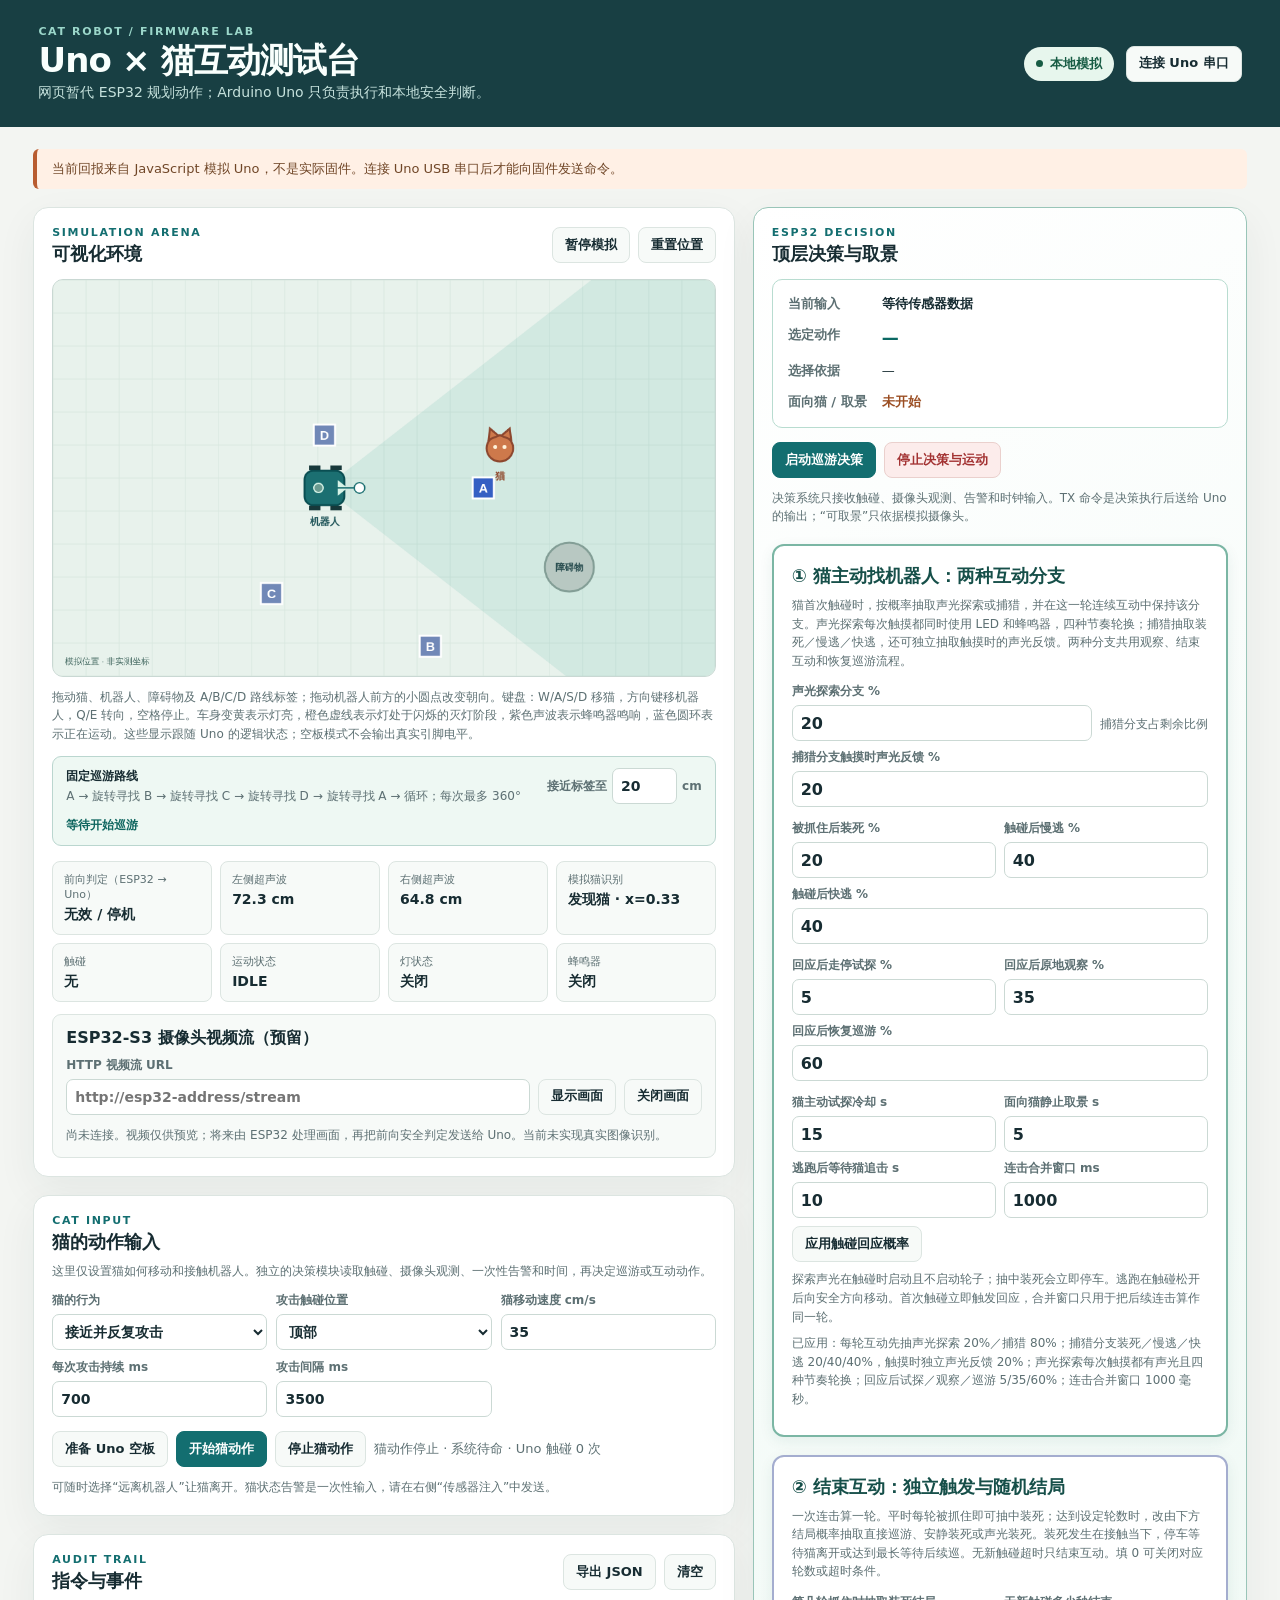
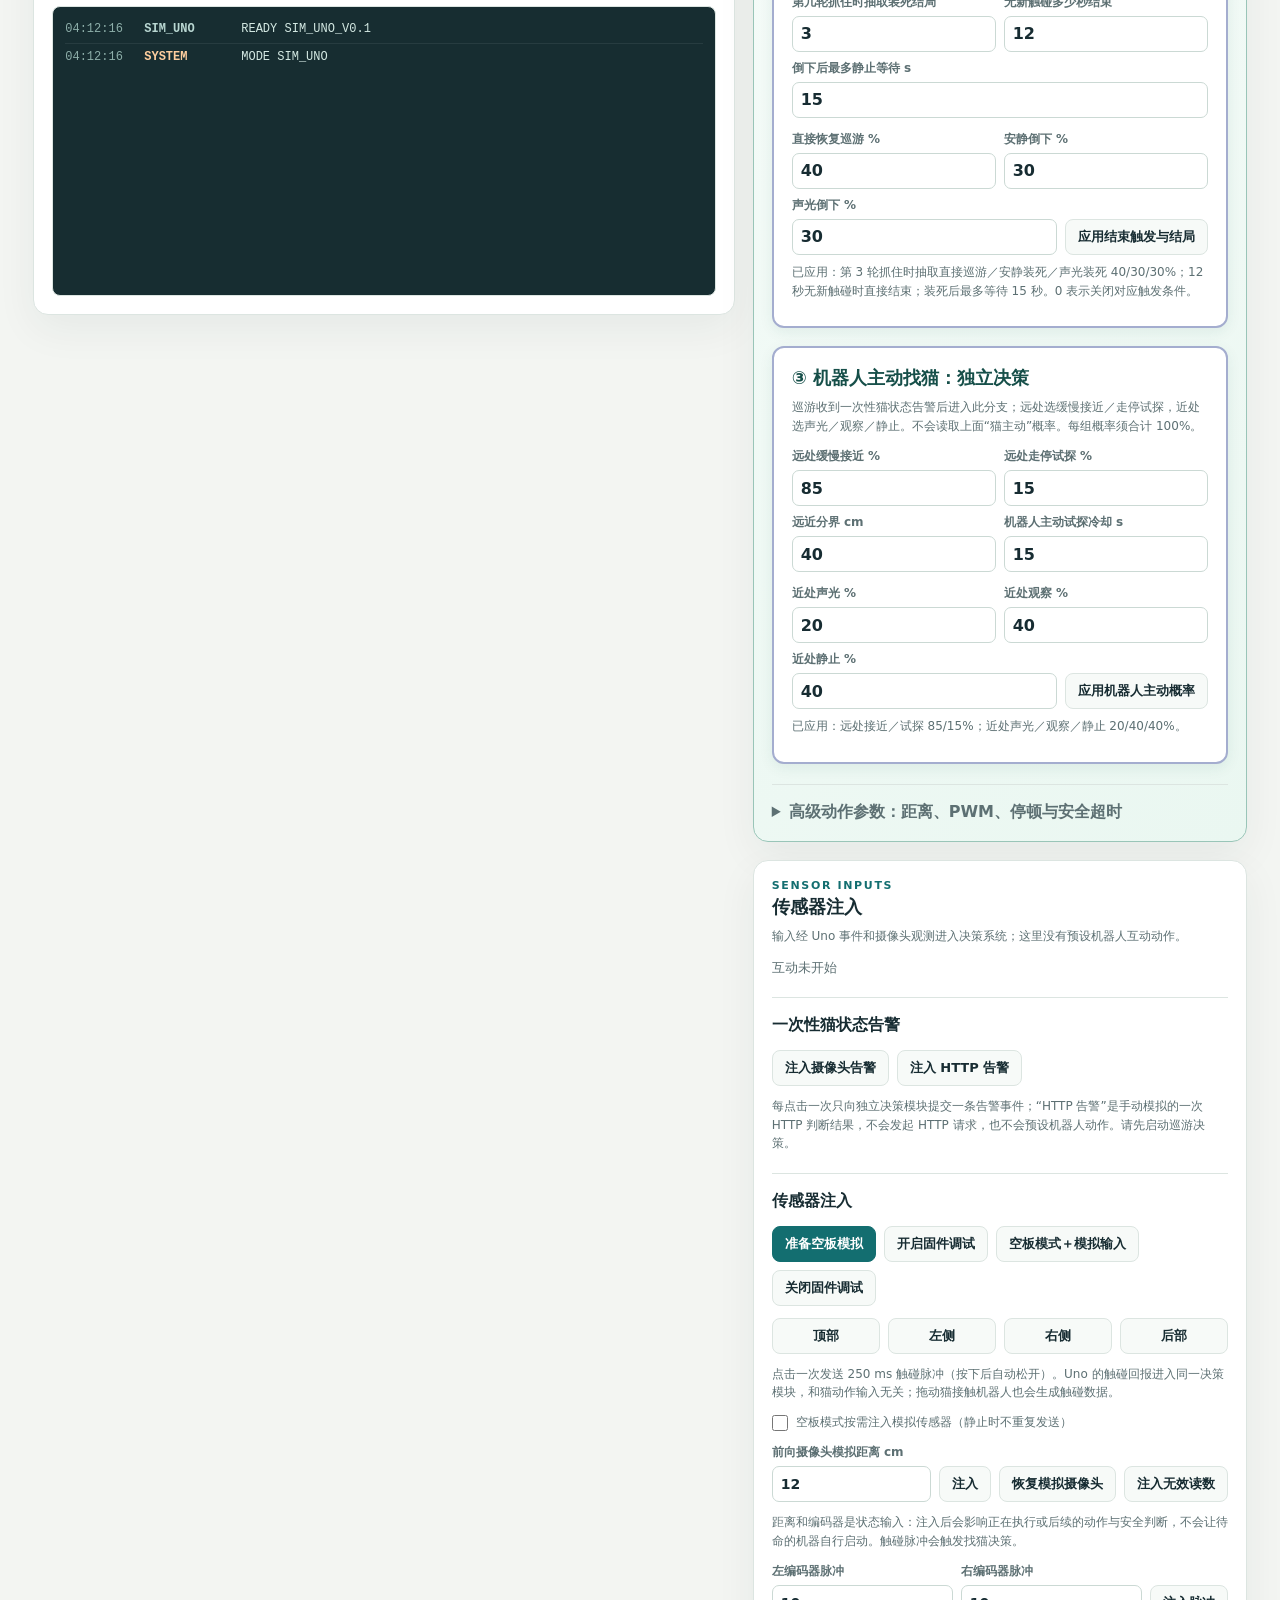
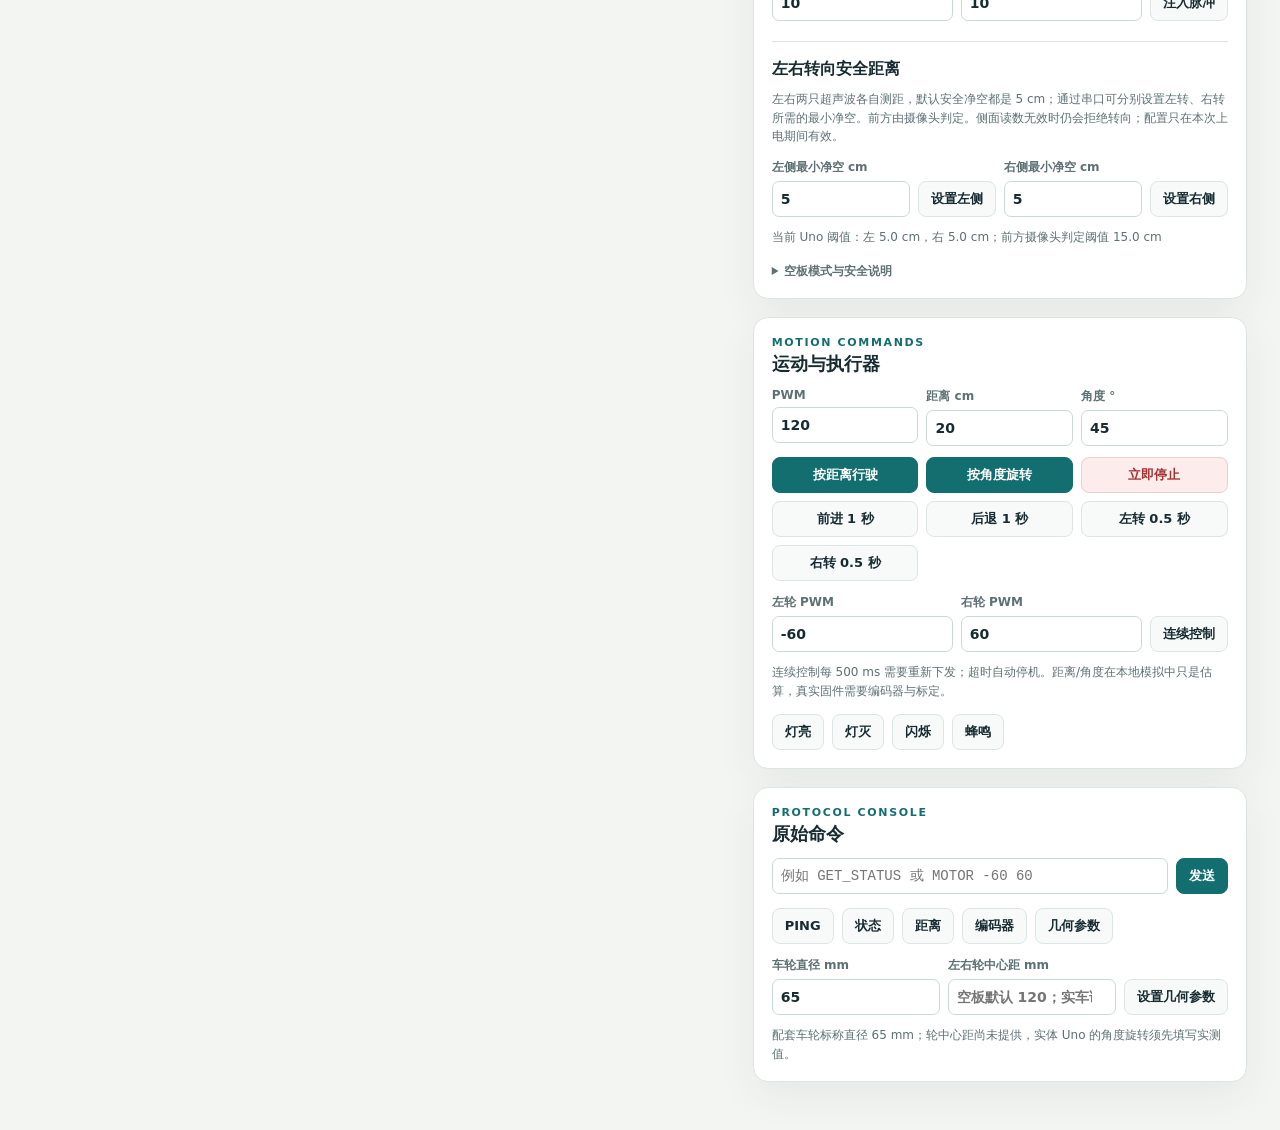
==== commit 761c1a2c: "Restore sound-light feedback during hunting touch Put the touch-time feedback probability back in th" ====
--- a/index.html
+++ b/index.html
@@ -128,10 +128,11 @@
           <p class="hint">决策系统只接收触碰、摄像头观测、告警和时钟输入。TX 命令是决策执行后送给 Uno 的输出；“可取景”只依据模拟摄像头。</p>
           <div class="decision-priority-card">
             <h3>① 猫主动找机器人：两种互动分支</h3>
-            <p class="hint">猫首次触碰时，按概率抽取声光探索或捕猎，并在这一轮连续互动中保持该分支。声光探索停车后同时使用 LED 和蜂鸣器，四种节奏轮换、连续两次不会相同；捕猎再抽取装死／慢逃／快逃。两种分支共用观察、结束互动和恢复巡游流程。</p>
+            <p class="hint">猫首次触碰时，按概率抽取声光探索或捕猎，并在这一轮连续互动中保持该分支。声光探索每次触摸都同时使用 LED 和蜂鸣器，四种节奏轮换；捕猎抽取装死／慢逃／快逃，还可独立抽取触摸时的声光反馈。两种分支共用观察、结束互动和恢复巡游流程。</p>
             <div class="inject-row">
               <label>声光探索分支 % <input id="explorationBranchPercent" type="number" min="0" max="100" step="1" value="20"></label>
               <span class="hint">捕猎分支占剩余比例</span>
+              <label>捕猎分支触摸时声光反馈 % <input id="touchFlashPercent" type="number" min="0" max="100" step="1" value="20"></label>
             </div>
             <div class="inject-row">
               <label>被抓住后装死 % <input id="touchPreyPercent" type="number" min="0" max="100" step="1" value="20"></label>
@@ -223,6 +224,7 @@
               <div class="inject-row">
                 <label>闪灯时长 ms <input id="signalFlashMs" type="number" min="100" max="5000" step="1" value="1400"></label>
                 <label>蜂鸣时长 ms <input id="signalBeepMs" type="number" min="0" max="1000" step="1" value="180"></label>
+                <label>触摸反馈蜂鸣时长 ms <input id="touchFeedbackBeepMs" type="number" min="100" max="1000" step="1" value="180"></label>
                 <label>被捕获闪灯时长 ms <input id="captureCueFlashMs" type="number" min="1000" max="5000" step="1" value="2200"></label>
                 <label>被捕获第二声蜂鸣 ms <input id="captureCueBeepMs" type="number" min="100" max="1000" step="1" value="360"></label>
                 <label>逃跑距离 cm <input id="escapeDistanceCm" type="number" min="1" max="60" step="1" value="26"></label>
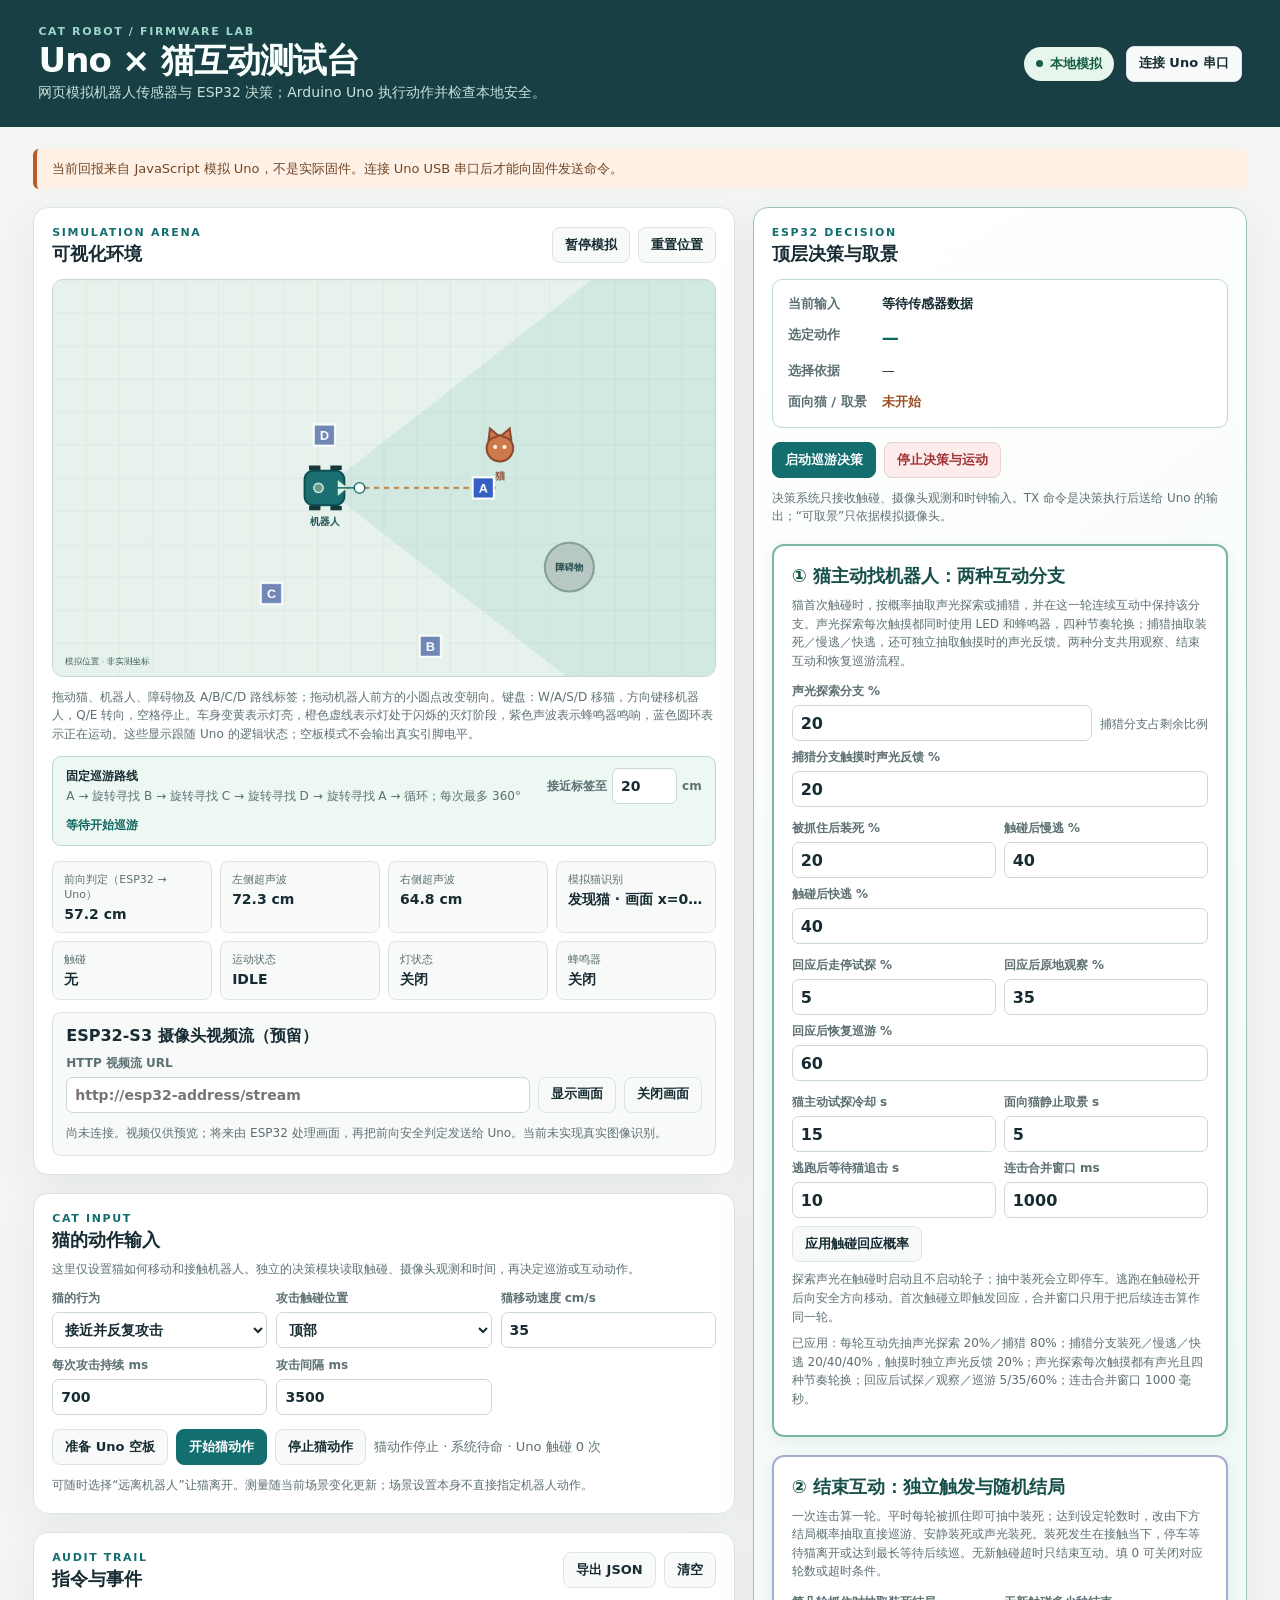
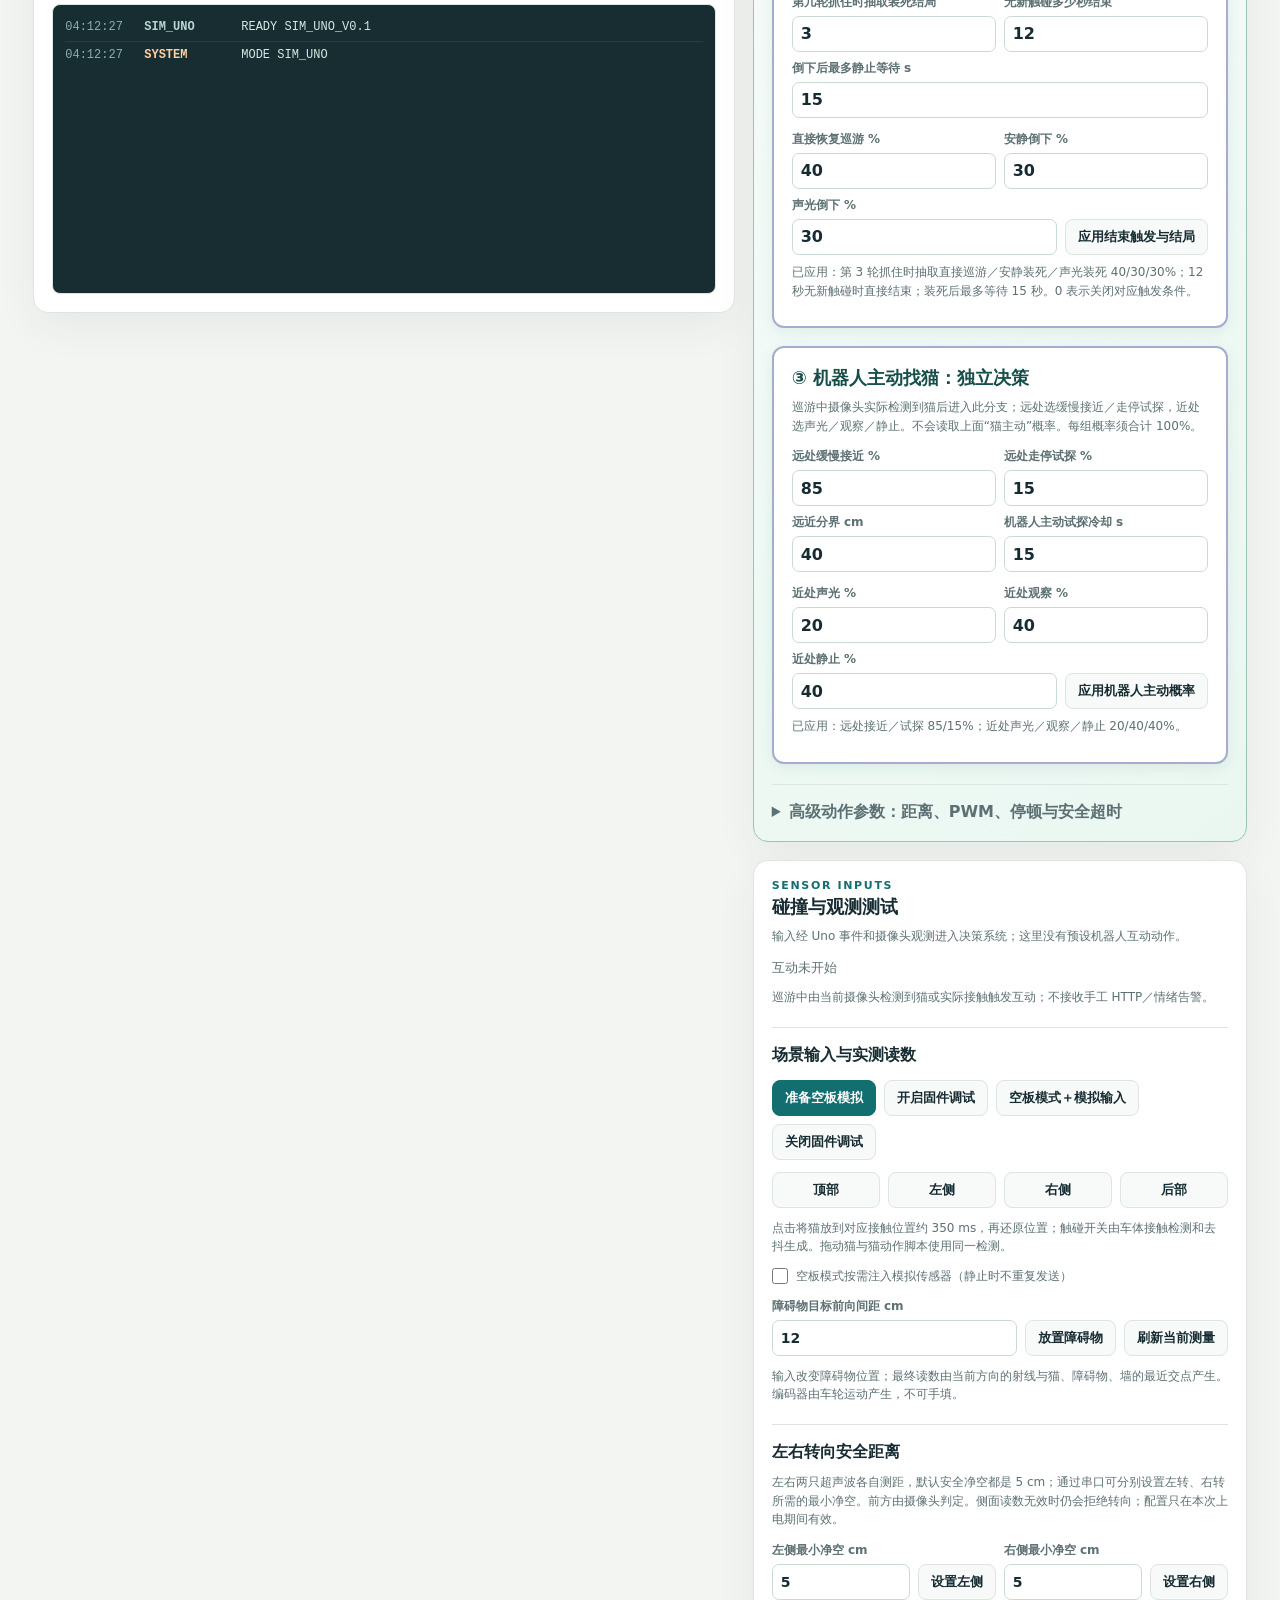
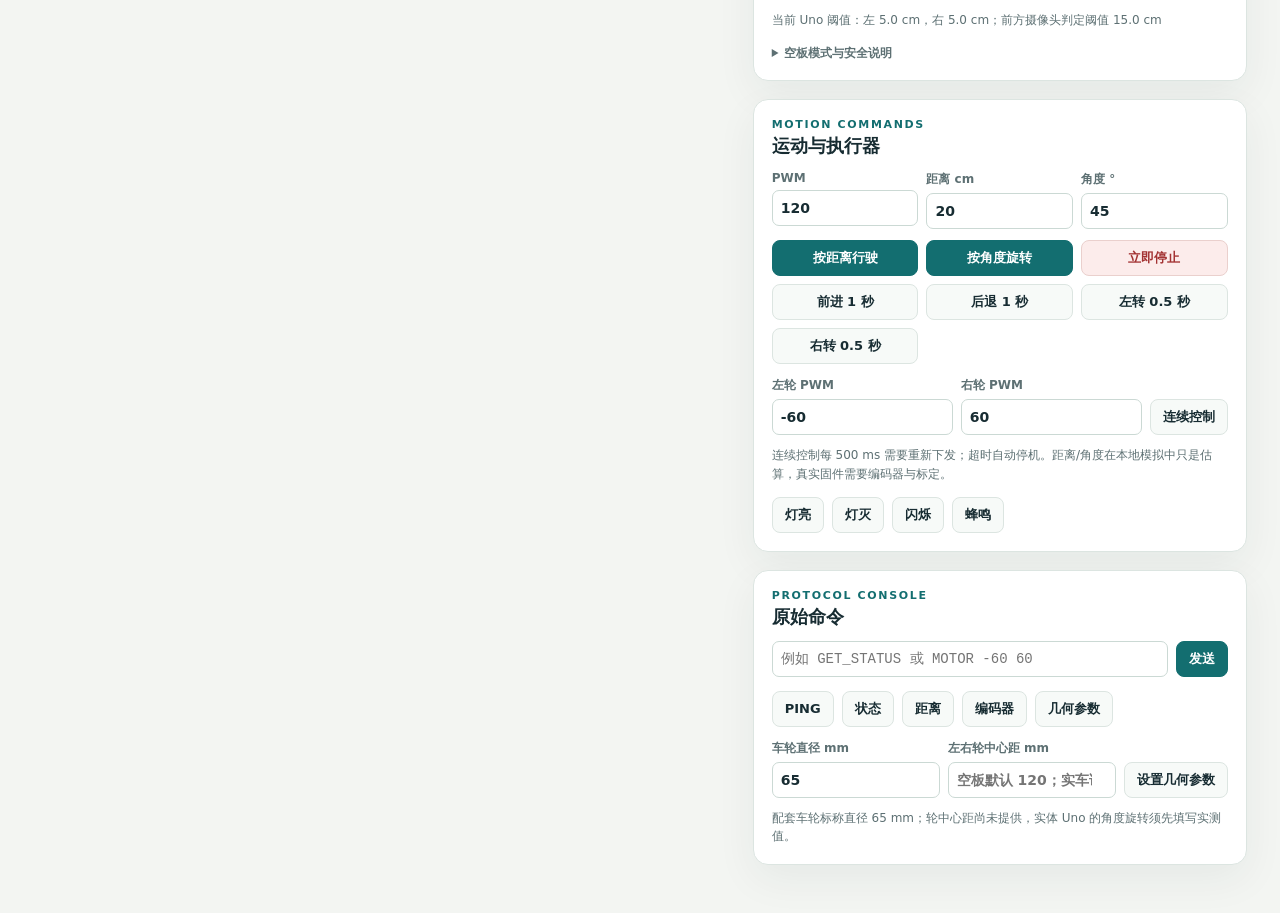
==== commit c8682a3f: "Require measured robot observations throughout the cat test bench Replace full-scene detour geometry" ====
--- a/index.html
+++ b/index.html
@@ -11,7 +11,7 @@
     <div>
       <p class="eyebrow">CAT ROBOT / FIRMWARE LAB</p>
       <h1>Uno × 猫互动测试台</h1>
-      <p class="subtitle">网页暂代 ESP32 规划动作；Arduino Uno 只负责执行和本地安全判断。</p>
+      <p class="subtitle">网页模拟机器人传感器与 ESP32 决策；Arduino Uno 执行动作并检查本地安全。</p>
     </div>
     <div class="connection">
       <span id="modeBadge" class="badge">本地模拟</span>
@@ -68,7 +68,7 @@
 
         <section class="panel scenario-panel">
           <div class="section-heading"><div><p class="eyebrow">CAT INPUT</p><h2>猫的动作输入</h2></div></div>
-          <p class="hint">这里仅设置猫如何移动和接触机器人。独立的决策模块读取触碰、摄像头观测、一次性告警和时间，再决定巡游或互动动作。</p>
+          <p class="hint">这里仅设置猫如何移动和接触机器人。独立的决策模块读取触碰、摄像头观测和时间，再决定巡游或互动动作。</p>
           <div class="scenario-fields">
             <label>猫的行为
               <select id="catScenarioBehavior">
@@ -97,7 +97,7 @@
             <button id="stopCatMotion" class="button secondary" type="button">停止猫动作</button>
             <span id="systemStatus" class="muted" aria-live="polite">猫动作未开始</span>
           </div>
-          <p class="hint">可随时选择“远离机器人”让猫离开。猫状态告警是一次性输入，请在右侧“传感器注入”中发送。</p>
+          <p class="hint">可随时选择“远离机器人”让猫离开。测量随当前场景变化更新；场景设置本身不直接指定机器人动作。</p>
         </section>
 
         <section class="panel log-panel">
@@ -125,7 +125,7 @@
             <span class="decision-label">面向猫 / 取景</span><strong id="faceCatStatus">未开始</strong>
           </div>
           <div class="inline-actions"><button id="startPatrol" class="button" type="button">启动巡游决策</button><button id="stopPatrol" class="button danger" type="button">停止决策与运动</button></div>
-          <p class="hint">决策系统只接收触碰、摄像头观测、告警和时钟输入。TX 命令是决策执行后送给 Uno 的输出；“可取景”只依据模拟摄像头。</p>
+          <p class="hint">决策系统只接收触碰、摄像头观测和时钟输入。TX 命令是决策执行后送给 Uno 的输出；“可取景”只依据模拟摄像头。</p>
           <div class="decision-priority-card">
             <h3>① 猫主动找机器人：两种互动分支</h3>
             <p class="hint">猫首次触碰时，按概率抽取声光探索或捕猎，并在这一轮连续互动中保持该分支。声光探索每次触摸都同时使用 LED 和蜂鸣器，四种节奏轮换；捕猎抽取装死／慢逃／快逃，还可独立抽取触摸时的声光反馈。两种分支共用观察、结束互动和恢复巡游流程。</p>
@@ -172,7 +172,7 @@
           </div>
           <div class="decision-priority-card">
             <h3>③ 机器人主动找猫：独立决策</h3>
-            <p class="hint">巡游收到一次性猫状态告警后进入此分支；远处选缓慢接近／走停试探，近处选声光／观察／静止。不会读取上面“猫主动”概率。每组概率须合计 100%。</p>
+            <p class="hint">巡游中摄像头实际检测到猫后进入此分支；远处选缓慢接近／走停试探，近处选声光／观察／静止。不会读取上面“猫主动”概率。每组概率须合计 100%。</p>
             <div class="inject-row">
               <label>远处缓慢接近 % <input id="robotFarApproachPercent" type="number" min="0" max="100" step="1" value="85"></label>
               <label>远处走停试探 % <input id="robotFarProbePercent" type="number" min="0" max="100" step="1" value="15"></label>
@@ -238,19 +238,12 @@
           </details>
         </section>
         <section class="panel interaction-controls-panel">
-          <div class="section-heading"><div><p class="eyebrow">SENSOR INPUTS</p><h2>传感器注入</h2></div></div>
+          <div class="section-heading"><div><p class="eyebrow">SENSOR INPUTS</p><h2>碰撞与观测测试</h2></div></div>
           <p class="hint">输入经 Uno 事件和摄像头观测进入决策系统；这里没有预设机器人互动动作。</p>
           <div class="inline-actions"><span id="sessionValue" class="muted">互动未开始</span></div>
-          <div class="control-subsection">
-            <h3>一次性猫状态告警</h3>
-            <div class="inline-actions">
-              <button data-mood-alert="CAMERA_NEGATIVE" class="button secondary" type="button">注入摄像头告警</button>
-              <button data-mood-alert="HTTP_NEGATIVE" class="button secondary" type="button">注入 HTTP 告警</button>
-            </div>
-            <p class="hint">每点击一次只向独立决策模块提交一条告警事件；“HTTP 告警”是手动模拟的一次 HTTP 判断结果，不会发起 HTTP 请求，也不会预设机器人动作。请先启动巡游决策。</p>
-          </div>
+          <p class="hint">巡游中由当前摄像头检测到猫或实际接触触发互动；不接收手工 HTTP／情绪告警。</p>
           <div class="control-subsection" aria-labelledby="sensorInjectionHeading">
-            <h3 id="sensorInjectionHeading">传感器注入</h3>
+            <h3 id="sensorInjectionHeading">场景输入与实测读数</h3>
             <div class="inline-actions">
               <button id="prepareBoardSimulation" class="button" type="button">准备空板模拟</button>
               <button data-command="DEBUG_MODE ON" class="button secondary" type="button">开启固件调试</button>
@@ -263,20 +256,15 @@
               <button data-touch="RIGHT" class="button secondary touch-button" type="button" aria-pressed="false">右侧</button>
               <button data-touch="REAR" class="button secondary touch-button" type="button" aria-pressed="false">后部</button>
             </div>
-            <p class="hint">点击一次发送 250 ms 触碰脉冲（按下后自动松开）。Uno 的触碰回报进入同一决策模块，和猫动作输入无关；拖动猫接触机器人也会生成触碰数据。</p>
+            <p class="hint">点击将猫放到对应接触位置约 350 ms，再还原位置；触碰开关由车体接触检测和去抖生成。拖动猫与猫动作脚本使用同一检测。</p>
             <label class="check-row"><input id="streamSceneSensors" type="checkbox"> 空板模式按需注入模拟传感器（静止时不重复发送）</label>
             <div class="inject-row">
-              <label>前向摄像头模拟距离 cm <input id="injectDistance" type="number" min="0" max="400" value="12"></label>
-              <button id="setDistance" class="button secondary" type="button">注入</button>
-              <button id="clearDistance" class="button secondary" type="button">恢复模拟摄像头</button>
-              <button data-command="CAMERA_FRONT INVALID" class="button secondary" type="button">注入无效读数</button>
-            </div>
-            <p class="hint">距离和编码器是状态输入：注入后会影响正在执行或后续的动作与安全判断，不会让待命的机器自行启动。触碰脉冲会触发找猫决策。</p>
-            <div class="inject-row">
-              <label>左编码器脉冲 <input id="injectLeftEncoder" type="number" min="0" max="10000" value="10"></label>
-              <label>右编码器脉冲 <input id="injectRightEncoder" type="number" min="0" max="10000" value="10"></label>
-              <button id="injectEncoder" class="button secondary" type="button">注入脉冲</button>
-            </div>
+              <label>障碍物目标前向间距 cm <input id="injectDistance" type="number" min="0" max="400" value="12"></label>
+              <button id="setDistance" class="button secondary" type="button">放置障碍物</button>
+              <button id="clearDistance" class="button secondary" type="button">刷新当前测量</button>
+            </div>
+            <p class="hint">输入改变障碍物位置；最终读数由当前方向的射线与猫、障碍物、墙的最近交点产生。编码器由车轮运动产生，不可手填。</p>
+
             <div class="control-subsection">
               <h3>左右转向安全距离</h3>
               <p class="hint">左右两只超声波各自测距，默认安全净空都是 5 cm；通过串口可分别设置左转、右转所需的最小净空。前方由摄像头判定。侧面读数无效时仍会拒绝转向；配置只在本次上电期间有效。</p>
@@ -290,7 +278,7 @@
             </div>
             <details class="debug-help">
               <summary>空板模式与安全说明</summary>
-              <p class="hint">只有 Uno 板、没有传感器和电机时，连接串口后点“准备空板模拟”：网页按需提供模拟摄像头的前方距离，并在数值变化时注入左右超声波、触碰；固件产生虚拟编码器脉冲。静止时不反复发送相同数据，前进时仍按固件读数有效期刷新前向输入。空板模式抑制电机、灯和蜂鸣器输出引脚的真实电平；避障、停转、超时和运动反馈照常执行。前方摄像头判定阈值为 15 cm，左右超声波默认各 5 cm；读数失效时仍会拒绝动作。巡游时会优先尝试另一安全转向；按触碰方向找猫时不会违背该方向或绕过安全判断。LIVE 模式不接收网页的虚拟摄像头读数；未接真实摄像头数据源时，前进会被固件拒绝。</p>
+              <p class="hint">只有 Uno 板、没有传感器和电机时，连接串口后点“准备空板模拟”：网页按需提供模拟摄像头的前方距离，并持续更新左右超声波测量、按接触变化报告触碰；固件产生虚拟编码器脉冲。静止时不反复发送相同数据，运动时仍按固件读数有效期刷新前向与侧面输入。空板模式抑制电机、灯和蜂鸣器输出引脚的真实电平；避障、停转、超时和运动反馈照常执行。前方摄像头判定阈值为 15 cm，左右超声波默认各 5 cm；读数失效时仍会拒绝动作。巡游时会优先尝试另一安全转向；按触碰方向找猫时不会违背该方向或绕过安全判断。LIVE 模式不接收网页的虚拟摄像头读数；未接真实摄像头数据源时，前进会被固件拒绝。</p>
             </details>
           </div>
         </section>
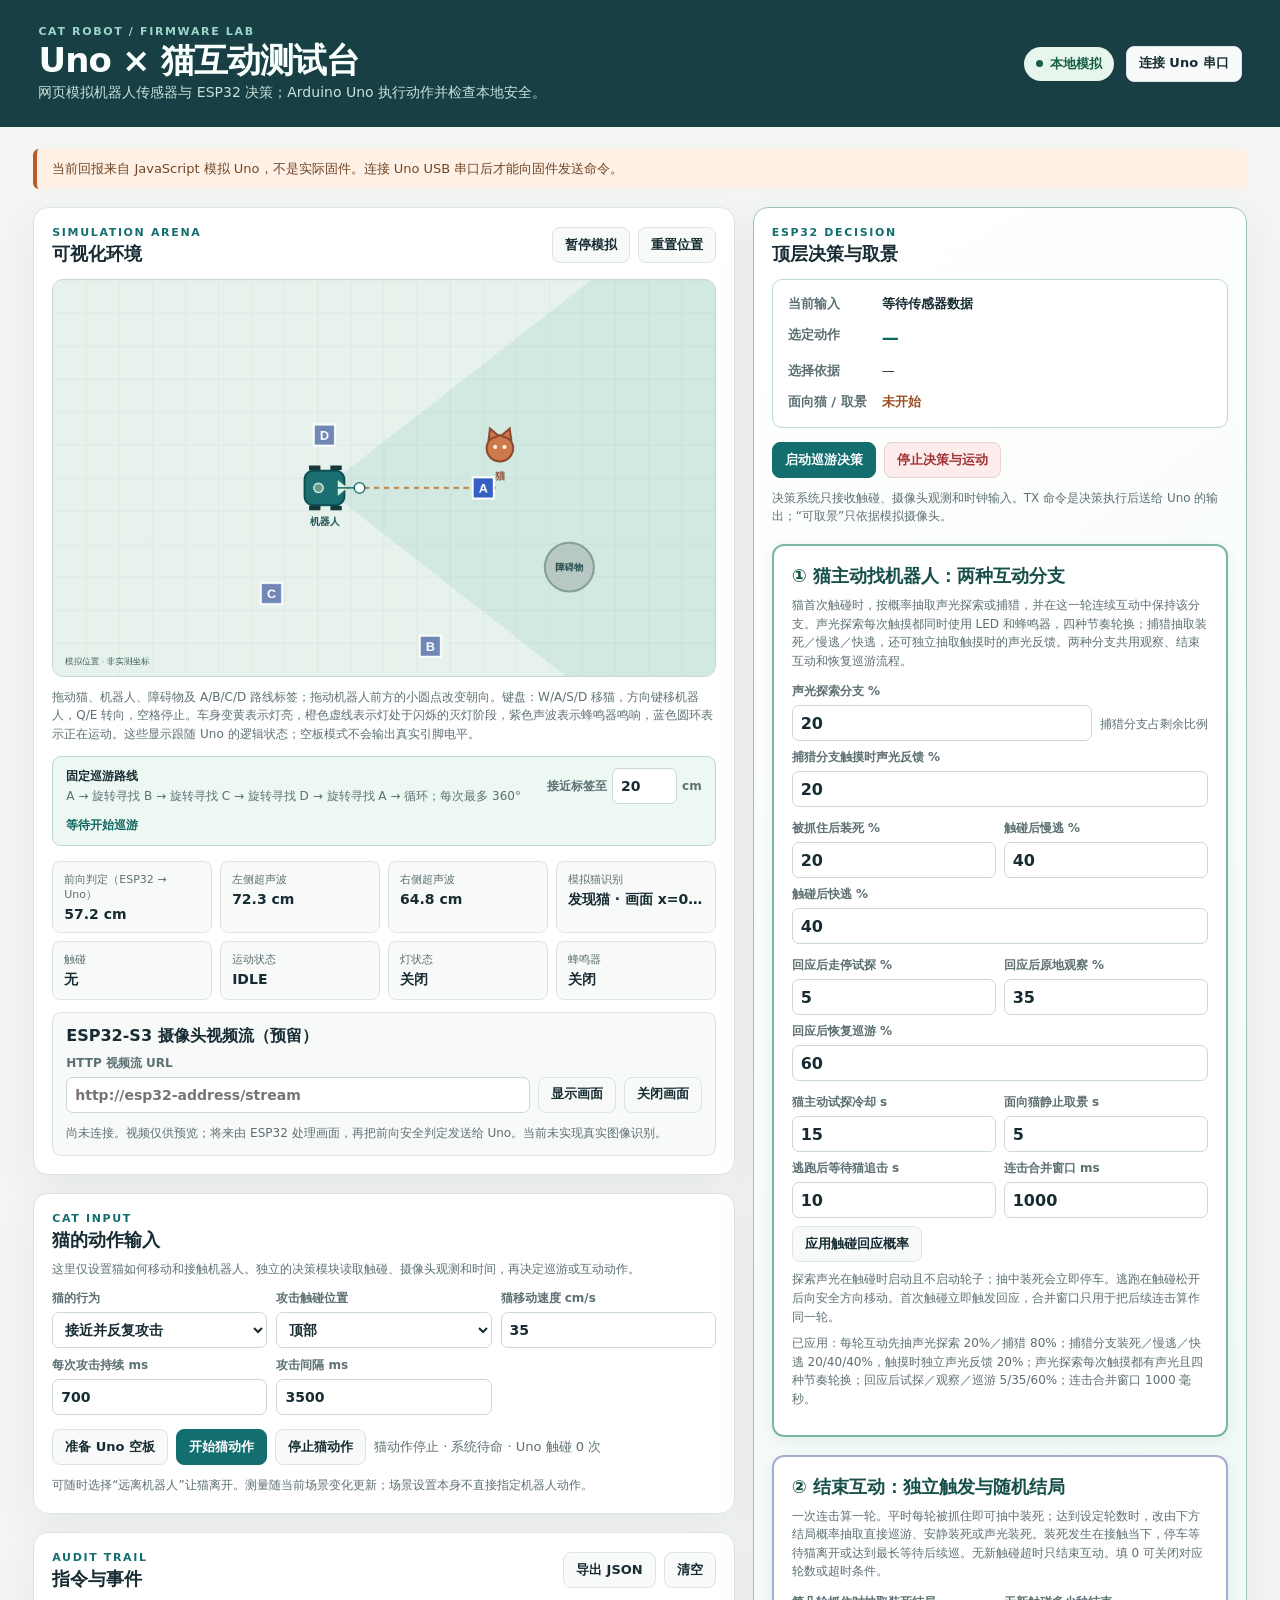
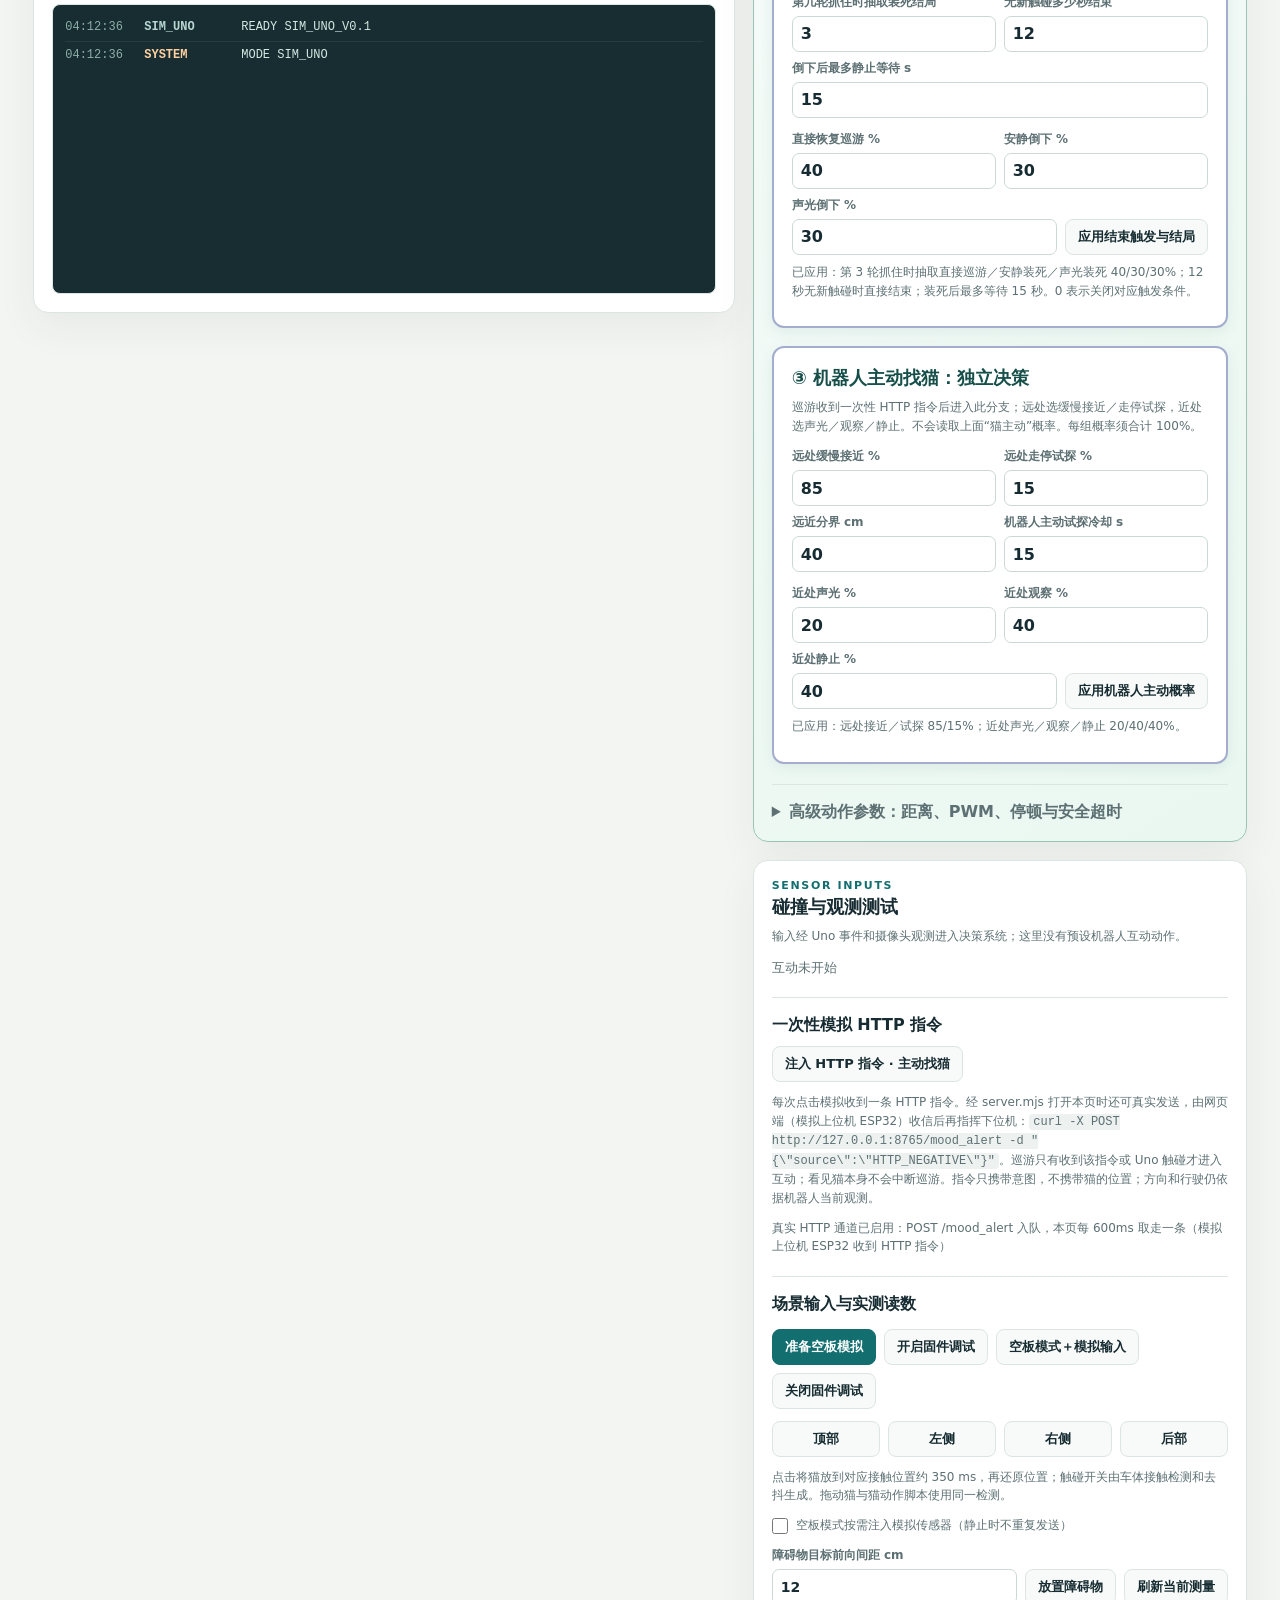
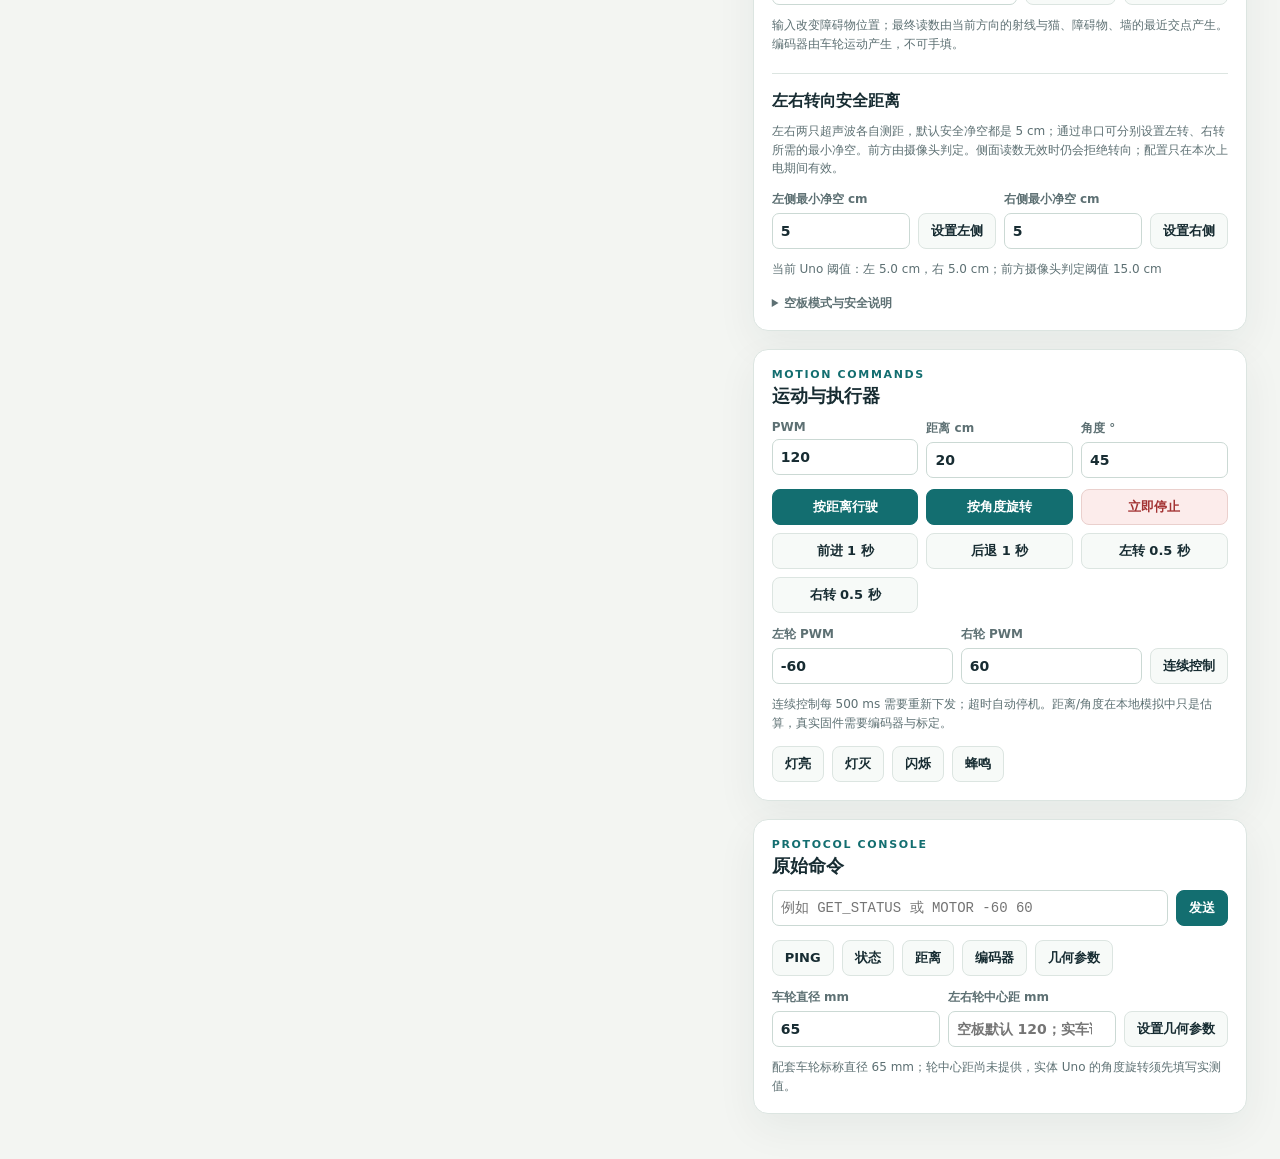
==== commit 6123732a: "Restore one-shot HTTP find-cat command and add real loopback channel Reverts c8682a3's spontaneous "" ====
--- a/index.html
+++ b/index.html
@@ -172,7 +172,7 @@
           </div>
           <div class="decision-priority-card">
             <h3>③ 机器人主动找猫：独立决策</h3>
-            <p class="hint">巡游中摄像头实际检测到猫后进入此分支；远处选缓慢接近／走停试探，近处选声光／观察／静止。不会读取上面“猫主动”概率。每组概率须合计 100%。</p>
+            <p class="hint">巡游收到一次性 HTTP 指令后进入此分支；远处选缓慢接近／走停试探，近处选声光／观察／静止。不会读取上面“猫主动”概率。每组概率须合计 100%。</p>
             <div class="inject-row">
               <label>远处缓慢接近 % <input id="robotFarApproachPercent" type="number" min="0" max="100" step="1" value="85"></label>
               <label>远处走停试探 % <input id="robotFarProbePercent" type="number" min="0" max="100" step="1" value="15"></label>
@@ -241,7 +241,12 @@
           <div class="section-heading"><div><p class="eyebrow">SENSOR INPUTS</p><h2>碰撞与观测测试</h2></div></div>
           <p class="hint">输入经 Uno 事件和摄像头观测进入决策系统；这里没有预设机器人互动动作。</p>
           <div class="inline-actions"><span id="sessionValue" class="muted">互动未开始</span></div>
-          <p class="hint">巡游中由当前摄像头检测到猫或实际接触触发互动；不接收手工 HTTP／情绪告警。</p>
+          <div class="control-subsection">
+            <h3>一次性模拟 HTTP 指令</h3>
+            <button data-mood-alert="HTTP_NEGATIVE" class="button secondary" type="button">注入 HTTP 指令 · 主动找猫</button>
+            <p class="hint">每次点击模拟收到一条 HTTP 指令。经 server.mjs 打开本页时还可真实发送，由网页端（模拟上位机 ESP32）收信后再指挥下位机：<code>curl -X POST http://127.0.0.1:8765/mood_alert -d "{\"source\":\"HTTP_NEGATIVE\"}"</code>。巡游只有收到该指令或 Uno 触碰才进入互动；看见猫本身不会中断巡游。指令只携带意图，不携带猫的位置；方向和行驶仍依据机器人当前观测。</p>
+            <p class="hint" id="httpChannelStatus"></p>
+          </div>
           <div class="control-subsection" aria-labelledby="sensorInjectionHeading">
             <h3 id="sensorInjectionHeading">场景输入与实测读数</h3>
             <div class="inline-actions">
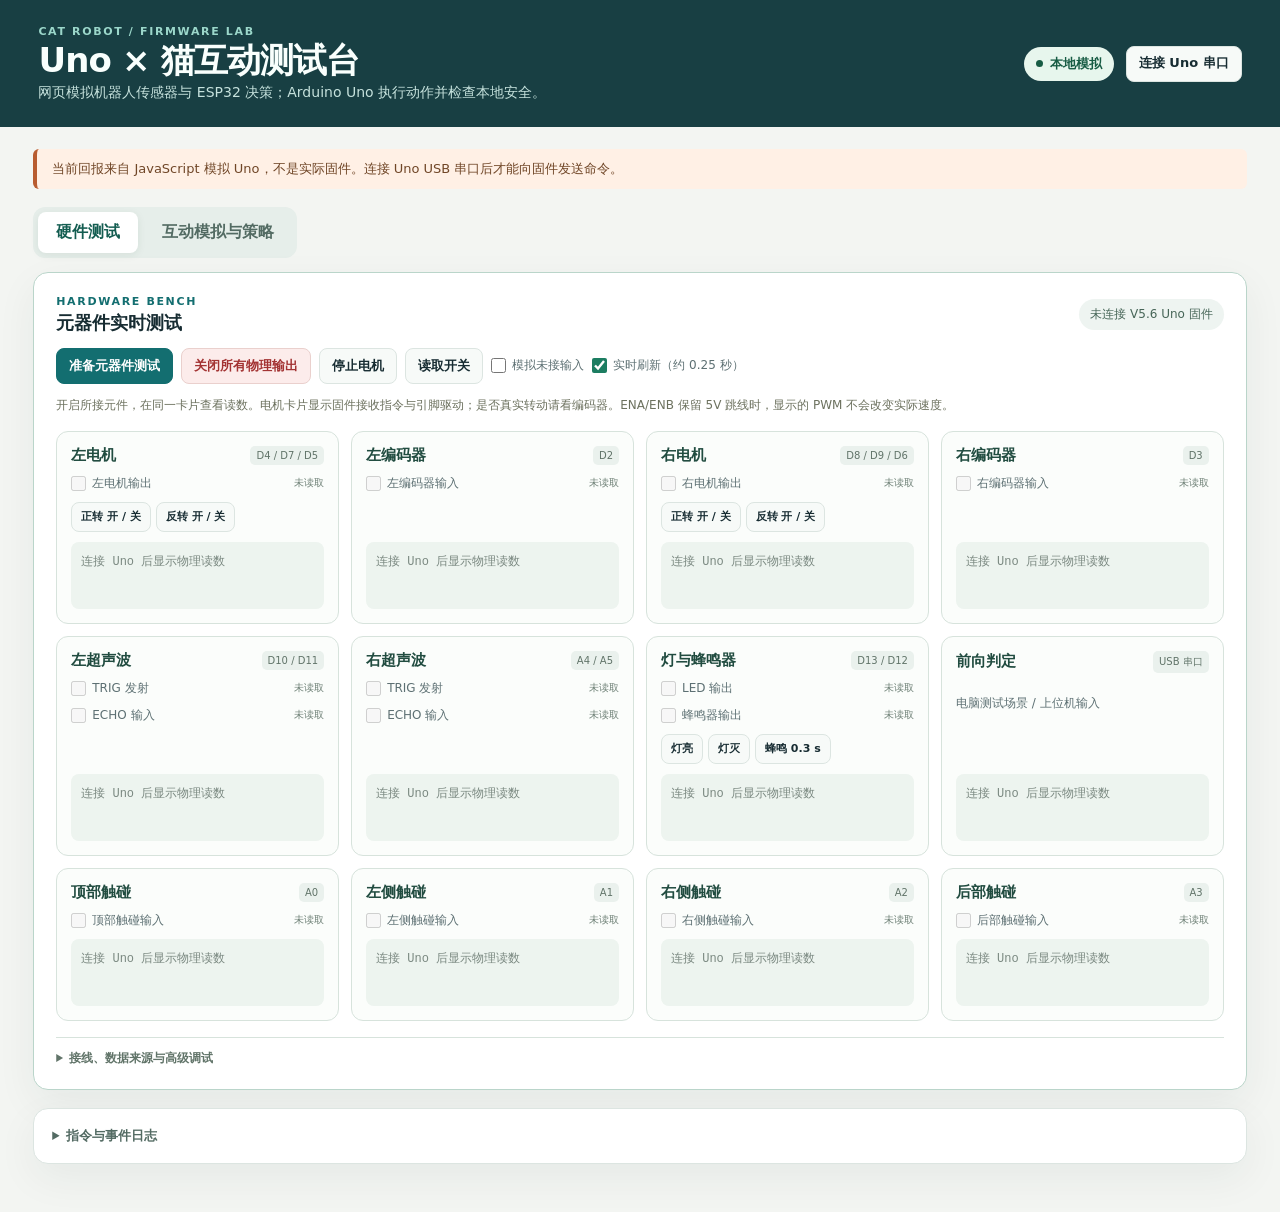
==== commit 9217cc9b: "完善电机实测、低流量串口、持续巡游与传感观测边界 电机测试与 IO： - 纳入 L298N 故障定位记录和 A/B/C/D/S 最简电机程序；用户确认补齐逻辑与电机电源后电机可转。 - 主固件 V5." ====
--- a/index.html
+++ b/index.html
@@ -22,8 +22,27 @@
   <main>
     <div class="notice" id="modeNotice">当前回报来自 JavaScript 模拟 Uno，不是实际固件。连接 Uno USB 串口后才能向固件发送命令。</div>
     <div class="notice boot-error" id="appBootError" role="alert" hidden>测试台脚本没有成功加载。请关闭旧的测试台服务器窗口，重新双击“启动猫互动测试台.bat”，然后刷新此页面。若直接用 file:// 打开了 HTML，也请改用 BAT 启动。</div>
-    <section class="main-grid" aria-label="互动测试台">
-      <div class="scene-column">
+<nav class="workspace-tabs" aria-label="测试工作区"><button class="workspace-tab active" data-workspace="hardware" aria-pressed="true">硬件测试</button><button class="workspace-tab" data-workspace="interaction" aria-pressed="false">互动模拟与策略</button></nav>
+    <section id="hardwareWorkspace" class="panel hardware-panel" aria-labelledby="hardwareHeading">
+      <div class="section-heading"><div><p class="eyebrow">HARDWARE BENCH</p><h2 id="hardwareHeading">元器件实时测试</h2></div><span id="hardwareTelemetryStatus" class="hardware-status">未连接 Uno</span></div>
+      <div class="hardware-toolbar"><button id="prepareComponentTest" class="button">准备元器件测试</button><button id="prepareBoardSimulation" class="button danger">关闭所有物理输出</button><button id="hardwareStop" class="button secondary">停止电机</button><button data-command="GET_IO" class="button secondary">读取开关</button><label class="io-toggle"><input id="streamSceneSensors" type="checkbox">模拟未接输入</label><label class="io-toggle"><input id="liveHardwareTelemetry" type="checkbox" checked>实时刷新（约 0.25 秒）</label></div>
+      <p class="hardware-note">开启所接元件，在同一卡片查看读数。电机卡片显示固件接收指令与引脚驱动；是否真实转动请看编码器。ENA/ENB 保留 5V 跳线时，显示的 PWM 不会改变实际速度。</p>
+      <div id="physicalIoControls" class="hardware-grid"><article class="hardware-card"><div class="hardware-card-heading"><h3>左电机</h3><span class="pin-badge">D4 / D7 / D5</span></div><label class="io-toggle"><input data-physical-io="MOTOR_LEFT" type="checkbox" disabled><span>左电机输出</span><small data-io-state="MOTOR_LEFT">未读取</small></label><div class="hardware-motor-actions"><button data-bench-motor="80 0" class="button secondary" type="button">正转 开 / 关</button><button data-bench-motor="-80 0" class="button secondary" type="button">反转 开 / 关</button></div><output data-hw-value="ML" class="hardware-reading">等待 Uno 回报</output></article>
+<article class="hardware-card"><div class="hardware-card-heading"><h3>左编码器</h3><span class="pin-badge">D2</span></div><label class="io-toggle"><input data-physical-io="ENCODER_LEFT" type="checkbox" disabled><span>左编码器输入</span><small data-io-state="ENCODER_LEFT">未读取</small></label><output data-hw-value="EL" class="hardware-reading">等待 Uno 回报</output></article>
+<article class="hardware-card"><div class="hardware-card-heading"><h3>右电机</h3><span class="pin-badge">D8 / D9 / D6</span></div><label class="io-toggle"><input data-physical-io="MOTOR_RIGHT" type="checkbox" disabled><span>右电机输出</span><small data-io-state="MOTOR_RIGHT">未读取</small></label><div class="hardware-motor-actions"><button data-bench-motor="0 80" class="button secondary" type="button">正转 开 / 关</button><button data-bench-motor="0 -80" class="button secondary" type="button">反转 开 / 关</button></div><output data-hw-value="MR" class="hardware-reading">等待 Uno 回报</output></article>
+<article class="hardware-card"><div class="hardware-card-heading"><h3>右编码器</h3><span class="pin-badge">D3</span></div><label class="io-toggle"><input data-physical-io="ENCODER_RIGHT" type="checkbox" disabled><span>右编码器输入</span><small data-io-state="ENCODER_RIGHT">未读取</small></label><output data-hw-value="ER" class="hardware-reading">等待 Uno 回报</output></article>
+<article class="hardware-card"><div class="hardware-card-heading"><h3>左超声波</h3><span class="pin-badge">D10 / D11</span></div><label class="io-toggle"><input data-physical-io="SONAR_LEFT_TRIG" type="checkbox" disabled><span>TRIG 发射</span><small data-io-state="SONAR_LEFT_TRIG">未读取</small></label><label class="io-toggle"><input data-physical-io="SONAR_LEFT_ECHO" type="checkbox" disabled><span>ECHO 输入</span><small data-io-state="SONAR_LEFT_ECHO">未读取</small></label><output data-hw-value="SL" class="hardware-reading">等待 Uno 回报</output></article>
+<article class="hardware-card"><div class="hardware-card-heading"><h3>右超声波</h3><span class="pin-badge">A4 / A5</span></div><label class="io-toggle"><input data-physical-io="SONAR_RIGHT_TRIG" type="checkbox" disabled><span>TRIG 发射</span><small data-io-state="SONAR_RIGHT_TRIG">未读取</small></label><label class="io-toggle"><input data-physical-io="SONAR_RIGHT_ECHO" type="checkbox" disabled><span>ECHO 输入</span><small data-io-state="SONAR_RIGHT_ECHO">未读取</small></label><output data-hw-value="SR" class="hardware-reading">等待 Uno 回报</output></article>
+<article class="hardware-card"><div class="hardware-card-heading"><h3>灯与蜂鸣器</h3><span class="pin-badge">D13 / D12</span></div><label class="io-toggle"><input data-physical-io="LED" type="checkbox" disabled><span>LED 输出</span><small data-io-state="LED">未读取</small></label><label class="io-toggle"><input data-physical-io="BUZZER" type="checkbox" disabled><span>蜂鸣器输出</span><small data-io-state="BUZZER">未读取</small></label><div class="hardware-motor-actions"><button data-command="LED ON" class="button secondary">灯亮</button><button data-command="LED OFF" class="button secondary">灯灭</button><button data-command="BEEP 300" class="button secondary">蜂鸣 0.3 s</button></div><output data-hw-value="OUT" class="hardware-reading">等待 Uno 回报</output></article>
+<article class="hardware-card"><div class="hardware-card-heading"><h3>前向判定</h3><span class="pin-badge">USB 串口</span></div><p class="hint">电脑测试场景 / 上位机输入</p><output data-hw-value="FRONT" class="hardware-reading">等待 Uno 回报</output></article>
+<article class="hardware-card"><div class="hardware-card-heading"><h3>顶部触碰</h3><span class="pin-badge">A0</span></div><label class="io-toggle"><input data-physical-io="TOUCH_TOP" type="checkbox" disabled><span>顶部触碰输入</span><small data-io-state="TOUCH_TOP">未读取</small></label><output data-hw-value="T_TOP" class="hardware-reading">等待 Uno 回报</output></article>
+<article class="hardware-card"><div class="hardware-card-heading"><h3>左侧触碰</h3><span class="pin-badge">A1</span></div><label class="io-toggle"><input data-physical-io="TOUCH_LEFT" type="checkbox" disabled><span>左侧触碰输入</span><small data-io-state="TOUCH_LEFT">未读取</small></label><output data-hw-value="T_LEFT" class="hardware-reading">等待 Uno 回报</output></article>
+<article class="hardware-card"><div class="hardware-card-heading"><h3>右侧触碰</h3><span class="pin-badge">A2</span></div><label class="io-toggle"><input data-physical-io="TOUCH_RIGHT" type="checkbox" disabled><span>右侧触碰输入</span><small data-io-state="TOUCH_RIGHT">未读取</small></label><output data-hw-value="T_RIGHT" class="hardware-reading">等待 Uno 回报</output></article>
+<article class="hardware-card"><div class="hardware-card-heading"><h3>后部触碰</h3><span class="pin-badge">A3</span></div><label class="io-toggle"><input data-physical-io="TOUCH_REAR" type="checkbox" disabled><span>后部触碰输入</span><small data-io-state="TOUCH_REAR">未读取</small></label><output data-hw-value="T_REAR" class="hardware-reading">等待 Uno 回报</output></article></div>
+      <details class="hardware-help"><summary>接线、数据来源与高级调试</summary><p class="hint">物理输入关闭时显示“未采样”；虚拟脉冲、测试注入与真实输入分别标注。超过 2.5 秒未更新的读数显示过期。数字输入 HIGH/LOW 是采样瞬间状态，不是波形。电机输出不是万用表测得的电压或电流；模块实际供电需单独检查。只接电机时先准备元器件测试，再开启对应电机，车轮悬空。真实电机进行距离/角度动作需开启对应编码器。IO 切换会先停止动作。所有通道仅本次上电有效。</p><div class="inline-actions"><button data-command="DEBUG_MODE ON" class="button secondary">开启固件调试</button><button data-command="DEBUG_MODE OFF" class="button secondary">关闭固件调试</button></div></details>
+    </section>
+    <section id="interactionWorkspace" class="main-grid" aria-label="互动测试台" hidden>
+      <div class="scene-column"><section class="panel"><h2>策略测试 · 物理 IO</h2><label class="io-toggle"><input id="simulateRearTouch" type="checkbox" checked><span>模拟后部触碰（已安装，默认开启）</span></label><label class="io-toggle"><input id="strategySceneSensors" type="checkbox" checked><span>模拟未接输入（与硬件页同步）</span></label><p>勾选使用真实硬件；关闭的输入可由场景模拟提供，关闭的输出不驱动物理元件。与硬件测试页同步。切换会停止当前策略，设置后请重新开始巡游。</p><div class="strategy-io-grid"><label class="io-toggle"><input data-physical-io="MOTOR_LEFT" type="checkbox" disabled><span>左电机</span><small data-io-state="MOTOR_LEFT">未读取</small></label><label class="io-toggle"><input data-physical-io="MOTOR_RIGHT" type="checkbox" disabled><span>右电机</span><small data-io-state="MOTOR_RIGHT">未读取</small></label><label class="io-toggle"><input data-physical-io="ENCODER_LEFT" type="checkbox" disabled><span>左编码器</span><small data-io-state="ENCODER_LEFT">未读取</small></label><label class="io-toggle"><input data-physical-io="ENCODER_RIGHT" type="checkbox" disabled><span>右编码器</span><small data-io-state="ENCODER_RIGHT">未读取</small></label><label class="io-toggle"><input data-physical-io="SONAR_LEFT_TRIG" type="checkbox" disabled><span>左超声波发射</span><small data-io-state="SONAR_LEFT_TRIG">未读取</small></label><label class="io-toggle"><input data-physical-io="SONAR_LEFT_ECHO" type="checkbox" disabled><span>左超声波接收</span><small data-io-state="SONAR_LEFT_ECHO">未读取</small></label><label class="io-toggle"><input data-physical-io="SONAR_RIGHT_TRIG" type="checkbox" disabled><span>右超声波发射</span><small data-io-state="SONAR_RIGHT_TRIG">未读取</small></label><label class="io-toggle"><input data-physical-io="SONAR_RIGHT_ECHO" type="checkbox" disabled><span>右超声波接收</span><small data-io-state="SONAR_RIGHT_ECHO">未读取</small></label><label class="io-toggle"><input data-physical-io="TOUCH_TOP" type="checkbox" disabled><span>顶部触碰</span><small data-io-state="TOUCH_TOP">未读取</small></label><label class="io-toggle"><input data-physical-io="TOUCH_LEFT" type="checkbox" disabled><span>左触碰</span><small data-io-state="TOUCH_LEFT">未读取</small></label><label class="io-toggle"><input data-physical-io="TOUCH_RIGHT" type="checkbox" disabled><span>右触碰</span><small data-io-state="TOUCH_RIGHT">未读取</small></label><label class="io-toggle"><input data-physical-io="TOUCH_REAR" type="checkbox" disabled><span>后触碰</span><small data-io-state="TOUCH_REAR">未读取</small></label><label class="io-toggle"><input data-physical-io="LED" type="checkbox" disabled><span>灯</span><small data-io-state="LED">未读取</small></label><label class="io-toggle"><input data-physical-io="BUZZER" type="checkbox" disabled><span>蜂鸣器</span><small data-io-state="BUZZER">未读取</small></label></div><p>启用“模拟未接输入”后，未开启的输入使用场景数据。编码器：真实电机开启时，距离动作需要真实编码器；不能用虚拟脉冲冒充实际移动。</p></section>
         <section class="panel scene-panel">
           <div class="section-heading">
             <div>
@@ -38,7 +57,7 @@
           <div class="canvas-wrap">
             <canvas id="arena" width="1000" height="600" aria-label="可拖动的猫、机器人和障碍物模拟环境"></canvas>
           </div>
-          <p class="hint">拖动猫、机器人、障碍物及 A/B/C/D 路线标签；拖动机器人前方的小圆点改变朝向。键盘：W/A/S/D 移猫，方向键移机器人，Q/E 转向，空格停止。车身变黄表示灯亮，橙色虚线表示灯处于闪烁的灭灯阶段，紫色声波表示蜂鸣器鸣响，蓝色圆环表示正在运动。这些显示跟随 Uno 的逻辑状态；空板模式不会输出真实引脚电平。</p>
+          <p class="hint">拖动猫、机器人、障碍物及 A/B/C/D 路线标签；拖动机器人前方的小圆点改变朝向。键盘：W/A/S/D 移猫，方向键移机器人，Q/E 转向，空格停止。车身变黄表示灯亮，橙色虚线表示灯处于闪烁的灭灯阶段，紫色声波表示蜂鸣器鸣响，蓝色圆环表示正在运动。这些显示跟随 Uno 的逻辑状态；物理输出是否驱动由各 IO 开关决定。</p>
           <div class="route-card">
             <div><strong>固定巡游路线</strong><span>A → 旋转寻找 B → 旋转寻找 C → 旋转寻找 D → 旋转寻找 A → 循环；每次最多 360°</span></div>
             <label>接近标签至 <input id="tagStopCm" type="number" min="15" max="50" value="20"> cm</label>
@@ -92,7 +111,7 @@
             <label>攻击间隔 ms <input id="attackIntervalMs" type="number" min="500" max="10000" step="100" value="3500"></label>
           </div>
           <div class="inline-actions">
-            <button id="prepareScenarioBoard" class="button secondary" type="button">准备 Uno 空板</button>
+            <button id="prepareScenarioBoard" class="button secondary" type="button">关闭所有物理输出</button>
             <button id="startCatMotion" class="button" type="button">开始猫动作</button>
             <button id="stopCatMotion" class="button secondary" type="button">停止猫动作</button>
             <span id="systemStatus" class="muted" aria-live="polite">猫动作未开始</span>
@@ -100,19 +119,7 @@
           <p class="hint">可随时选择“远离机器人”让猫离开。测量随当前场景变化更新；场景设置本身不直接指定机器人动作。</p>
         </section>
 
-        <section class="panel log-panel">
-          <div class="section-heading">
-            <div>
-              <p class="eyebrow">AUDIT TRAIL</p>
-              <h2>指令与事件</h2>
-            </div>
-            <div class="scene-actions">
-              <button id="exportLog" class="button secondary" type="button">导出 JSON</button>
-              <button id="clearLog" class="button secondary" type="button">清空</button>
-            </div>
-          </div>
-          <div id="log" class="log" role="log" aria-label="指令与事件记录"></div>
-        </section>
+
       </div>
 
       <div class="controls-column">
@@ -126,8 +133,8 @@
           </div>
           <div class="inline-actions"><button id="startPatrol" class="button" type="button">启动巡游决策</button><button id="stopPatrol" class="button danger" type="button">停止决策与运动</button></div>
           <p class="hint">决策系统只接收触碰、摄像头观测和时钟输入。TX 命令是决策执行后送给 Uno 的输出；“可取景”只依据模拟摄像头。</p>
-          <div class="decision-priority-card">
-            <h3>① 猫主动找机器人：两种互动分支</h3>
+          <details class="decision-priority-card">
+            <summary>① 猫主动找机器人：两种互动分支</summary>
             <p class="hint">猫首次触碰时，按概率抽取声光探索或捕猎，并在这一轮连续互动中保持该分支。声光探索每次触摸都同时使用 LED 和蜂鸣器，四种节奏轮换；捕猎抽取装死／慢逃／快逃，还可独立抽取触摸时的声光反馈。两种分支共用观察、结束互动和恢复巡游流程。</p>
             <div class="inject-row">
               <label>声光探索分支 % <input id="explorationBranchPercent" type="number" min="0" max="100" step="1" value="20"></label>
@@ -153,9 +160,9 @@
             </div>
             <p class="hint">探索声光在触碰时启动且不启动轮子；抽中装死会立即停车。逃跑在触碰松开后向安全方向移动。首次触碰立即触发回应，合并窗口只用于把后续连击算作同一轮。</p>
             <p id="responsePolicyStatus" class="hint" aria-live="polite"></p>
-          </div>
-          <div class="decision-priority-card">
-            <h3>② 结束互动：独立触发与随机结局</h3>
+          </details>
+          <details class="decision-priority-card">
+            <summary>② 结束互动：独立触发与随机结局</summary>
             <p class="hint">一次连击算一轮。平时每轮被抓住即可抽中装死；达到设定轮数时，改由下方结局概率抽取直接巡游、安静装死或声光装死。装死发生在接触当下，停车等待猫离开或达到最长等待后续巡。无新触碰超时只结束互动。填 0 可关闭对应轮数或超时条件。</p>
             <div class="inject-row">
               <label>第几轮抓住时抽取装死结局 <input id="endingAfterRounds" type="number" min="0" max="20" step="1" value="3"></label>
@@ -169,9 +176,9 @@
               <button id="applyEndingPolicy" class="button secondary" type="button">应用结束触发与结局</button>
             </div>
             <p id="endingPolicyStatus" class="hint" aria-live="polite"></p>
-          </div>
-          <div class="decision-priority-card">
-            <h3>③ 机器人主动找猫：独立决策</h3>
+          </details>
+          <details class="decision-priority-card">
+            <summary>③ 机器人主动找猫：独立决策</summary>
             <p class="hint">巡游收到一次性 HTTP 指令后进入此分支；远处选缓慢接近／走停试探，近处选声光／观察／静止。不会读取上面“猫主动”概率。每组概率须合计 100%。</p>
             <div class="inject-row">
               <label>远处缓慢接近 % <input id="robotFarApproachPercent" type="number" min="0" max="100" step="1" value="85"></label>
@@ -186,7 +193,7 @@
               <button id="applyRobotPolicy" class="button secondary" type="button">应用机器人主动概率</button>
             </div>
             <p id="robotPolicyStatus" class="hint" aria-live="polite"></p>
-          </div>
+          </details>
           <details class="control-subsection"><summary>高级动作参数：距离、PWM、停顿与安全超时</summary>
             <details><summary>决策距离、间隔与结束条件</summary>
               <div class="inject-row">
@@ -249,12 +256,7 @@
           </div>
           <div class="control-subsection" aria-labelledby="sensorInjectionHeading">
             <h3 id="sensorInjectionHeading">场景输入与实测读数</h3>
-            <div class="inline-actions">
-              <button id="prepareBoardSimulation" class="button" type="button">准备空板模拟</button>
-              <button data-command="DEBUG_MODE ON" class="button secondary" type="button">开启固件调试</button>
-              <button data-command="DEBUG_MOTOR_MODE DRY_RUN" class="button secondary" type="button">空板模式＋模拟输入</button>
-              <button data-command="DEBUG_MODE OFF" class="button secondary" type="button">关闭固件调试</button>
-            </div>
+            <p class="hint">物理通道开关、实时读数和单轮按钮已集中到顶部“硬件测试”页。</p>
             <div class="button-grid four">
               <button data-touch="TOP" class="button secondary touch-button" type="button" aria-pressed="false">顶部</button>
               <button data-touch="LEFT" class="button secondary touch-button" type="button" aria-pressed="false">左侧</button>
@@ -262,7 +264,7 @@
               <button data-touch="REAR" class="button secondary touch-button" type="button" aria-pressed="false">后部</button>
             </div>
             <p class="hint">点击将猫放到对应接触位置约 350 ms，再还原位置；触碰开关由车体接触检测和去抖生成。拖动猫与猫动作脚本使用同一检测。</p>
-            <label class="check-row"><input id="streamSceneSensors" type="checkbox"> 空板模式按需注入模拟传感器（静止时不重复发送）</label>
+
             <div class="inject-row">
               <label>障碍物目标前向间距 cm <input id="injectDistance" type="number" min="0" max="400" value="12"></label>
               <button id="setDistance" class="button secondary" type="button">放置障碍物</button>
@@ -282,8 +284,8 @@
               <p id="safeDistanceStatus" class="hint" aria-live="polite">当前阈值：左 5 cm，右 5 cm；前方摄像头 15 cm</p>
             </div>
             <details class="debug-help">
-              <summary>空板模式与安全说明</summary>
-              <p class="hint">只有 Uno 板、没有传感器和电机时，连接串口后点“准备空板模拟”：网页按需提供模拟摄像头的前方距离，并持续更新左右超声波测量、按接触变化报告触碰；固件产生虚拟编码器脉冲。静止时不反复发送相同数据，运动时仍按固件读数有效期刷新前向与侧面输入。空板模式抑制电机、灯和蜂鸣器输出引脚的真实电平；避障、停转、超时和运动反馈照常执行。前方摄像头判定阈值为 15 cm，左右超声波默认各 5 cm；读数失效时仍会拒绝动作。巡游时会优先尝试另一安全转向；按触碰方向找猫时不会违背该方向或绕过安全判断。LIVE 模式不接收网页的虚拟摄像头读数；未接真实摄像头数据源时，前进会被固件拒绝。</p>
+              <summary>元器件测试与安全说明</summary>
+              <p class="hint">“准备元器件测试”会关闭全部物理输入和输出，启用电脑场景模拟未接输入；随后逐个勾选所接元件。“关闭所有物理输出”只关闭输出通道，保留输入选择。真实超声波 TRIG/ECHO 都启用时，网页停止注入该侧距离；真实触碰启用时，网页停止注入该开关。前方仍使用测试场景摄像头数据，阈值 15 cm；侧面默认 5 cm，无效或过期仍拒绝动作。物理电机开启且没有真实编码器时，不生成虚拟脉冲，只使用短时动作；按距离/角度运行需要对应编码器。测试输入不代表真实避障，电机测试应将车轮悬空。关闭调试不会自动开启任何输出。所有开关只在当前通电周期有效。</p>
             </details>
           </div>
         </section>
@@ -299,17 +301,17 @@
             <button id="driveTarget" class="button" type="button">按距离行驶</button>
             <button id="rotateTarget" class="button" type="button">按角度旋转</button>
             <button id="stopMotion" class="button danger" type="button">立即停止</button>
-            <button data-quick="MOVE FORWARD" class="button secondary" type="button">前进 1 秒</button>
-            <button data-quick="MOVE BACKWARD" class="button secondary" type="button">后退 1 秒</button>
-            <button data-quick="TURN LEFT" class="button secondary" type="button">左转 0.5 秒</button>
-            <button data-quick="TURN RIGHT" class="button secondary" type="button">右转 0.5 秒</button>
+            <button data-quick="MOVE FORWARD" class="button secondary" type="button">前进 开 / 关</button>
+            <button data-quick="MOVE BACKWARD" class="button secondary" type="button">后退 开 / 关</button>
+            <button data-quick="TURN LEFT" class="button secondary" type="button">左转 开 / 关</button>
+            <button data-quick="TURN RIGHT" class="button secondary" type="button">右转 开 / 关</button>
           </div>
           <div class="wheel-row">
             <label>左轮 PWM <input id="leftPwm" type="number" min="-255" max="255" value="-60"></label>
             <label>右轮 PWM <input id="rightPwm" type="number" min="-255" max="255" value="60"></label>
-            <button id="sendMotor" class="button secondary" type="button">连续控制</button>
-          </div>
-          <div class="hint">连续控制每 500 ms 需要重新下发；超时自动停机。距离/角度在本地模拟中只是估算，真实固件需要编码器与标定。</div>
+            <button id="sendMotor" class="button secondary" type="button">电机 开 / 关</button>
+          </div>
+          <div class="hint">按一次开启，按同方向按钮关闭；“停止电机”关闭全部。距离控制使用编码器，并预留提前停止余量。</div>
           <div class="inline-actions">
             <button data-command="LED ON" class="button secondary" type="button">灯亮</button>
             <button data-command="LED OFF" class="button secondary" type="button">灯灭</button>
@@ -333,7 +335,8 @@
             <button data-command="GET_CONFIG" class="button secondary" type="button">几何参数</button>
           </div>
           <div class="inject-row">
-            <label>车轮直径 mm <input id="wheelDiameterMm" type="number" min="20" max="150" step="0.1" value="65"></label>
+            <label>提前停止余量 cm <input id="motorStopMarginCm" type="number" min="0" max="15" step="0.5" value="3"></label>
+            <label>车轮直径 mm <input id="wheelDiameterMm" type="number" min="20" max="150" step="0.1" value="67.5"></label>
             <label>左右轮中心距 mm <input id="trackWidthMm" type="number" min="50" max="300" step="0.1" placeholder="空板默认 120；实车请实测"></label>
             <button id="setGeometry" class="button secondary" type="button">设置几何参数</button>
           </div>
@@ -341,6 +344,19 @@
         </section>
       </div>
     </section>
+        <details class="panel log-panel shared-log"><summary>指令与事件日志</summary>
+          <div class="section-heading">
+            <div>
+              <p class="eyebrow">AUDIT TRAIL</p>
+              <h2>指令与事件</h2>
+            </div>
+            <div class="scene-actions">
+              <button id="exportLog" class="button secondary" type="button">导出 JSON</button>
+              <button id="clearLog" class="button secondary" type="button">清空</button>
+            </div>
+          </div>
+          <div id="log" class="log" role="log" aria-label="指令与事件记录"></div>
+        </details>
   </main>
   <div id="toast" class="toast" role="alert" hidden></div>
   <script>setTimeout(() => { if (!globalThis.__unoLabReady) document.getElementById("appBootError").hidden = false; }, 2500);</script>
--- a/styles.css
+++ b/styles.css
@@ -168,3 +168,36 @@
   .scenario-fields { grid-template-columns: 1fr; }
   .log-entry { grid-template-columns: 60px 72px minmax(0, 1fr); gap: 4px; font-size: 11px; }
 }
+
+/* Hardware comes first; long interaction policies open on demand. */
+[hidden] { display: none !important; }
+.workspace-tabs { display: flex; gap: 6px; padding: 5px; width: fit-content; margin: 18px 0 14px; background: #e6eeea; border-radius: 12px; }
+.workspace-tab { border: 0; border-radius: 8px; padding: 10px 18px; color: #536b63; background: transparent; font-weight: 700; cursor: pointer; }
+.workspace-tab.active { color: #145d51; background: white; box-shadow: 0 2px 8px #173b2614; }
+.hardware-panel { padding: 22px; border-color: #bad5ca; }
+.hardware-toolbar { display: flex; flex-wrap: wrap; align-items: center; gap: 8px; }
+.hardware-status { padding: 7px 11px; border-radius: 20px; background: #eef4f1; color: #466557; font-size: 12px; }
+.hardware-note { font-size: 12px; line-height: 1.6; color: #6c715e; margin: 12px 0 16px; }
+.hardware-grid { display: grid; grid-template-columns: repeat(4, minmax(0, 1fr)); gap: 12px; }
+.hardware-card { min-width: 0; border: 1px solid #d7e3dc; border-radius: 12px; background: #fbfdfb; padding: 14px; display: flex; flex-direction: column; gap: 10px; }
+.hardware-card-heading { display: flex; flex-wrap: wrap; align-items: center; justify-content: space-between; gap: 6px; }
+.hardware-card-heading h3 { margin: 0; font-size: 15px; color: #214c40; }
+.pin-badge { font-size: 10px; padding: 4px 6px; border-radius: 5px; background: #eaf1ed; color: #617469; }
+.io-toggle { display: flex; flex-wrap: wrap; align-items: center; gap: 6px; font-size: 12px; font-weight: 500; }
+.io-toggle input { width: 15px; min-height: 15px; margin: 0; accent-color: #1c7d61; }
+.io-toggle small { margin-left: auto; font-size: 10px; color: #6e8076; }
+.hardware-reading { display: block; white-space: pre-line; overflow-wrap: anywhere; border-radius: 8px; padding: 10px; margin-top: auto; min-height: 67px; background: #edf4ef; color: #225644; font-family: Consolas, monospace; font-size: 12px; line-height: 1.7; font-variant-numeric: tabular-nums; }
+.hardware-reading[data-state="stale"] { color: #996320; background: #fff3dc; }
+.hardware-reading[data-state="waiting"] { color: #7a8880; }
+.hardware-motor-actions { display: flex; flex-wrap: wrap; gap: 5px; }
+.hardware-motor-actions .button { padding: 7px 9px; min-height: 30px; font-size: 11px; }
+.hardware-help { margin-top: 16px; border-top: 1px solid #d7e3dc; padding-top: 12px; font-size: 12px; color: #617469; }
+.hardware-help summary, .decision-priority-card summary, .shared-log > summary { cursor: pointer; font-weight: 700; }
+.decision-priority-card > summary { color: #214c40; font-size: 15px; }
+.shared-log { margin-top: 18px; }
+.shared-log > summary { color: #536b63; font-size: 13px; }
+.shared-log[open] > summary { margin-bottom: 15px; }
+@media (max-width: 1050px) { .hardware-grid { grid-template-columns: repeat(2, minmax(0, 1fr)); } }
+@media (max-width: 560px) { .hardware-grid { grid-template-columns: 1fr; } .hardware-panel { padding: 15px; } .hardware-toolbar > .button { flex: 1 1 40%; } }
+
+.strategy-io-grid { display:grid; grid-template-columns:repeat(auto-fit,minmax(190px,1fr)); gap:8px 16px; }
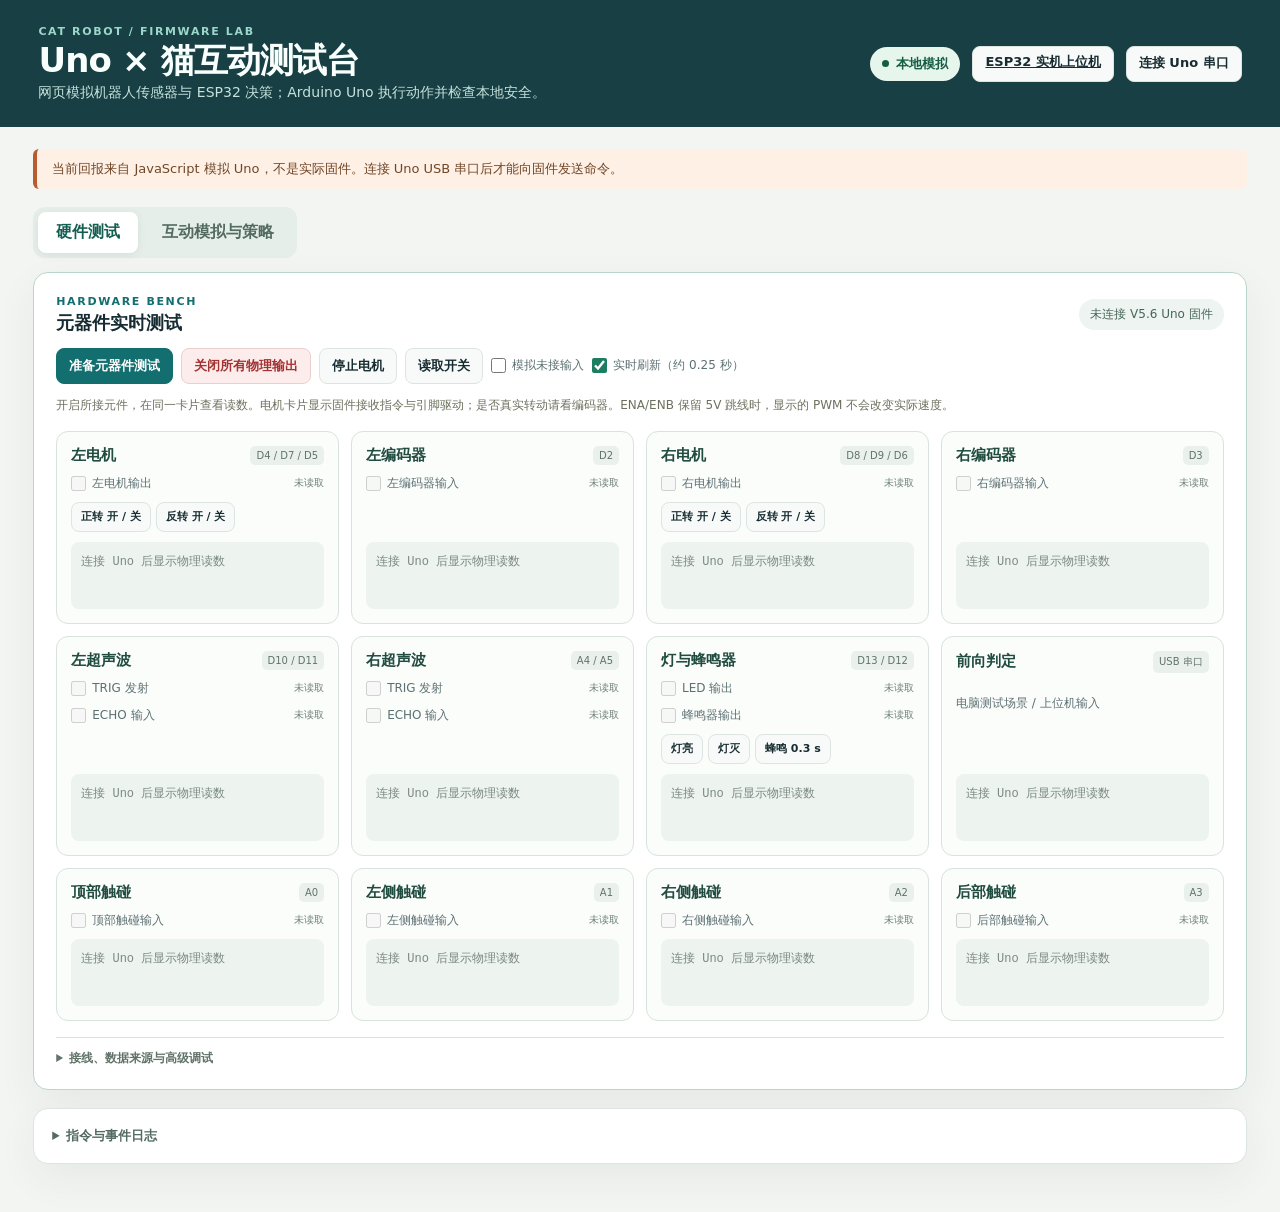
==== commit ced4521b: "建立 ESP32 Sense 通信、HTTP 视频与网页模拟输入基线 新增独立 ESP32 固件和浏览器测试入口：USB JSON 输入、Uno UART 57600/CRC、HTTP 调试日志和 8" ====
--- a/index.html
+++ b/index.html
@@ -15,6 +15,7 @@
     </div>
     <div class="connection">
       <span id="modeBadge" class="badge">本地模拟</span>
+      <a class="button secondary" href="./esp32-lab.html">ESP32 实机上位机</a>
       <button id="connectSerial" class="button secondary" type="button">连接 Uno 串口</button>
     </div>
   </header>
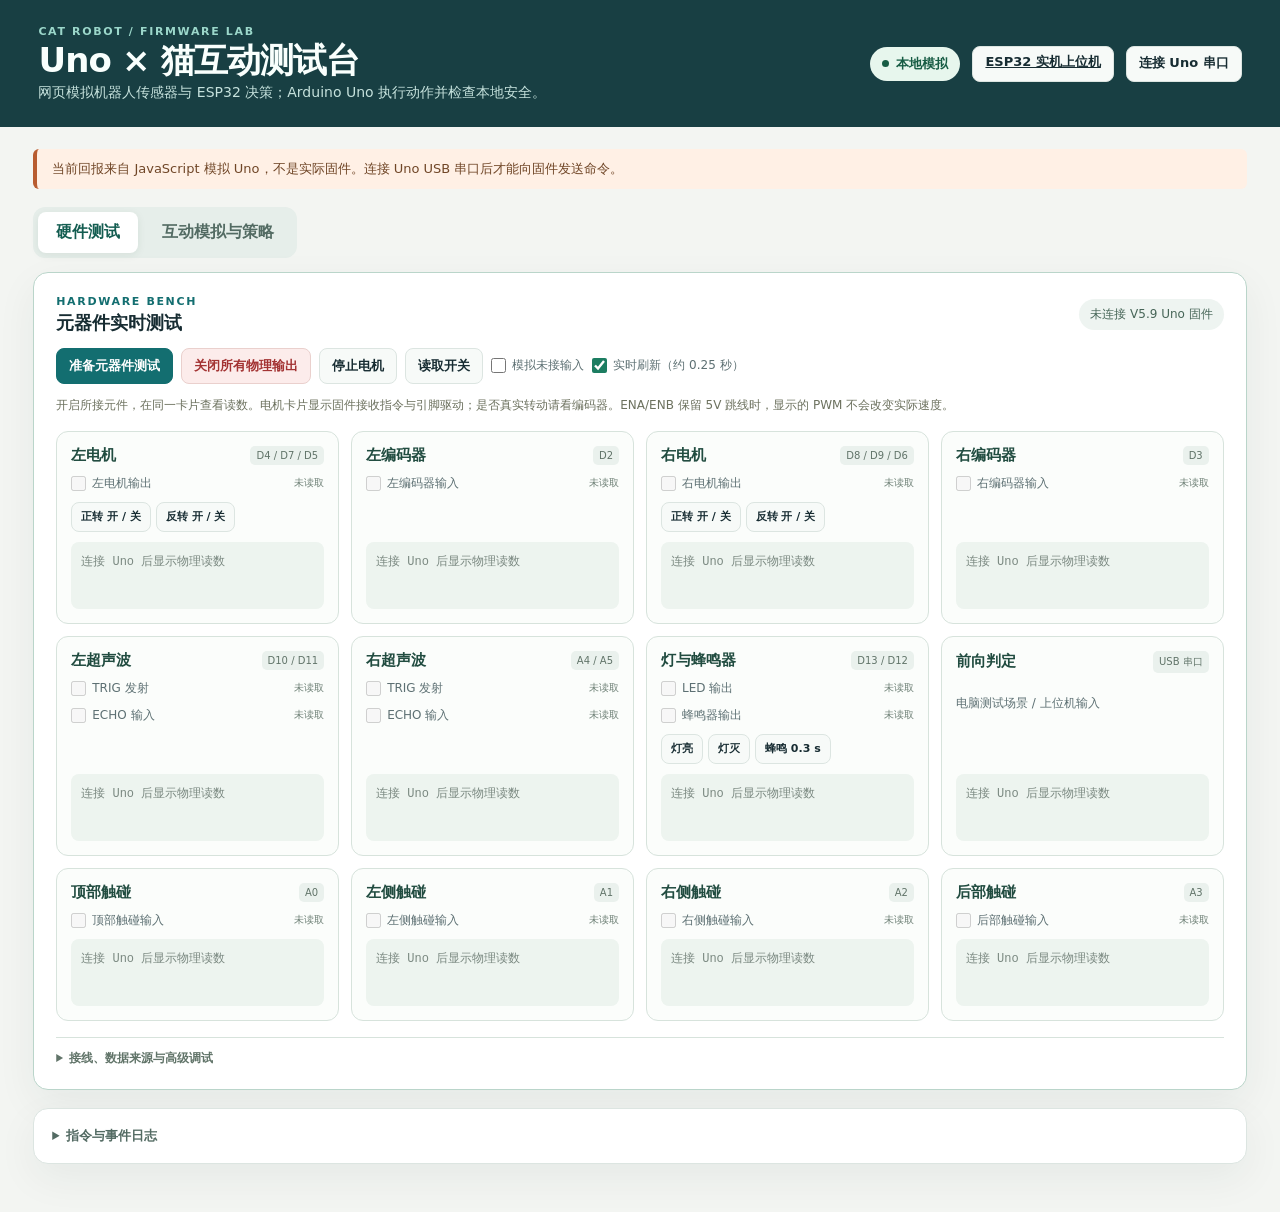
==== commit ba5afeb9: "chore: snapshot existing Uno V6.5 and ESP 0.11 bench before approved implementation Preserve the exi" ====
--- a/index.html
+++ b/index.html
@@ -277,9 +277,9 @@
               <h3>左右转向安全距离</h3>
               <p class="hint">左右两只超声波各自测距，默认安全净空都是 5 cm；通过串口可分别设置左转、右转所需的最小净空。前方由摄像头判定。侧面读数无效时仍会拒绝转向；配置只在本次上电期间有效。</p>
               <div class="inject-row">
-                <label>左侧最小净空 cm <input id="safeLeftCm" type="number" min="5" max="100" step="0.1" value="5"></label>
+                <label>左侧最小净空 cm <input id="safeLeftCm" type="number" min="1" max="100" step="0.1" value="1"></label>
                 <button id="setSafeLeft" class="button secondary" type="button">设置左侧</button>
-                <label>右侧最小净空 cm <input id="safeRightCm" type="number" min="5" max="100" step="0.1" value="5"></label>
+                <label>右侧最小净空 cm <input id="safeRightCm" type="number" min="1" max="100" step="0.1" value="1"></label>
                 <button id="setSafeRight" class="button secondary" type="button">设置右侧</button>
               </div>
               <p id="safeDistanceStatus" class="hint" aria-live="polite">当前阈值：左 5 cm，右 5 cm；前方摄像头 15 cm</p>
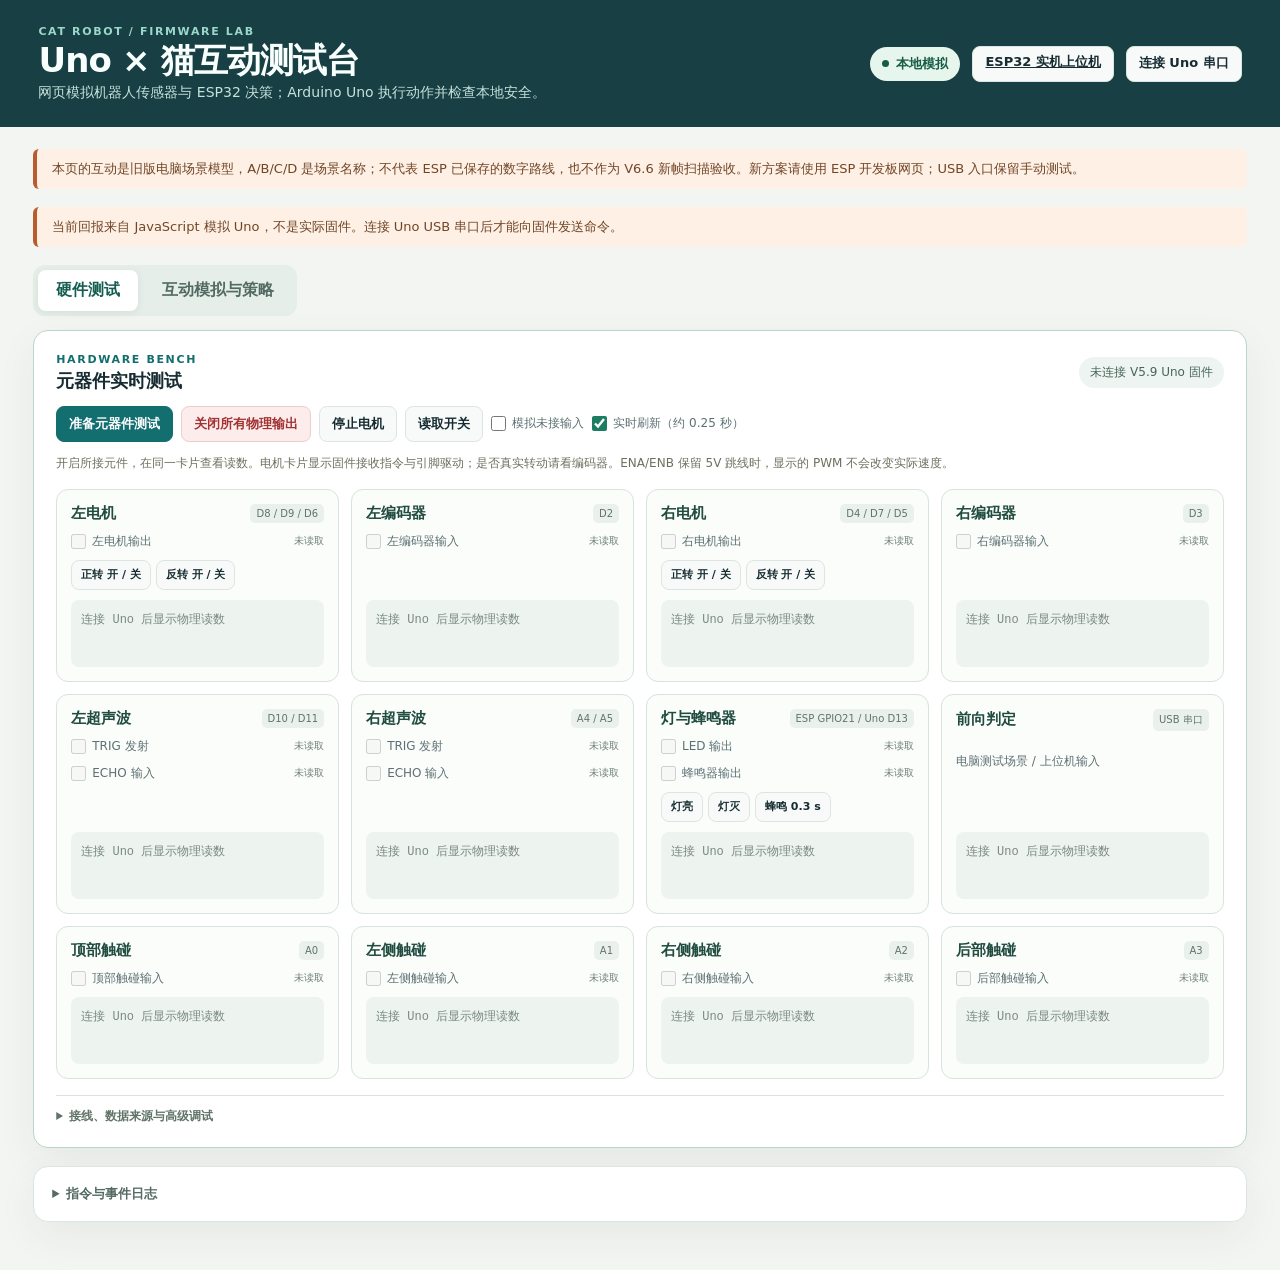
==== commit 87a2de6b: "feat(esp32): coordinate fresh-frame two-turn scans and stopped cat approach Implement the approved s" ====
--- a/index.html
+++ b/index.html
@@ -21,6 +21,7 @@
   </header>
 
   <main>
+    <div class="notice">本页的互动是旧版电脑场景模型，A/B/C/D 是场景名称；不代表 ESP 已保存的数字路线，也不作为 V6.6 新帧扫描验收。新方案请使用 ESP 开发板网页；USB 入口保留手动测试。</div>
     <div class="notice" id="modeNotice">当前回报来自 JavaScript 模拟 Uno，不是实际固件。连接 Uno USB 串口后才能向固件发送命令。</div>
     <div class="notice boot-error" id="appBootError" role="alert" hidden>测试台脚本没有成功加载。请关闭旧的测试台服务器窗口，重新双击“启动猫互动测试台.bat”，然后刷新此页面。若直接用 file:// 打开了 HTML，也请改用 BAT 启动。</div>
 <nav class="workspace-tabs" aria-label="测试工作区"><button class="workspace-tab active" data-workspace="hardware" aria-pressed="true">硬件测试</button><button class="workspace-tab" data-workspace="interaction" aria-pressed="false">互动模拟与策略</button></nav>
@@ -28,13 +29,13 @@
       <div class="section-heading"><div><p class="eyebrow">HARDWARE BENCH</p><h2 id="hardwareHeading">元器件实时测试</h2></div><span id="hardwareTelemetryStatus" class="hardware-status">未连接 Uno</span></div>
       <div class="hardware-toolbar"><button id="prepareComponentTest" class="button">准备元器件测试</button><button id="prepareBoardSimulation" class="button danger">关闭所有物理输出</button><button id="hardwareStop" class="button secondary">停止电机</button><button data-command="GET_IO" class="button secondary">读取开关</button><label class="io-toggle"><input id="streamSceneSensors" type="checkbox">模拟未接输入</label><label class="io-toggle"><input id="liveHardwareTelemetry" type="checkbox" checked>实时刷新（约 0.25 秒）</label></div>
       <p class="hardware-note">开启所接元件，在同一卡片查看读数。电机卡片显示固件接收指令与引脚驱动；是否真实转动请看编码器。ENA/ENB 保留 5V 跳线时，显示的 PWM 不会改变实际速度。</p>
-      <div id="physicalIoControls" class="hardware-grid"><article class="hardware-card"><div class="hardware-card-heading"><h3>左电机</h3><span class="pin-badge">D4 / D7 / D5</span></div><label class="io-toggle"><input data-physical-io="MOTOR_LEFT" type="checkbox" disabled><span>左电机输出</span><small data-io-state="MOTOR_LEFT">未读取</small></label><div class="hardware-motor-actions"><button data-bench-motor="80 0" class="button secondary" type="button">正转 开 / 关</button><button data-bench-motor="-80 0" class="button secondary" type="button">反转 开 / 关</button></div><output data-hw-value="ML" class="hardware-reading">等待 Uno 回报</output></article>
+      <div id="physicalIoControls" class="hardware-grid"><article class="hardware-card"><div class="hardware-card-heading"><h3>左电机</h3><span class="pin-badge">D8 / D9 / D6</span></div><label class="io-toggle"><input data-physical-io="MOTOR_LEFT" type="checkbox" disabled><span>左电机输出</span><small data-io-state="MOTOR_LEFT">未读取</small></label><div class="hardware-motor-actions"><button data-bench-motor="80 0" class="button secondary" type="button">正转 开 / 关</button><button data-bench-motor="-80 0" class="button secondary" type="button">反转 开 / 关</button></div><output data-hw-value="ML" class="hardware-reading">等待 Uno 回报</output></article>
 <article class="hardware-card"><div class="hardware-card-heading"><h3>左编码器</h3><span class="pin-badge">D2</span></div><label class="io-toggle"><input data-physical-io="ENCODER_LEFT" type="checkbox" disabled><span>左编码器输入</span><small data-io-state="ENCODER_LEFT">未读取</small></label><output data-hw-value="EL" class="hardware-reading">等待 Uno 回报</output></article>
-<article class="hardware-card"><div class="hardware-card-heading"><h3>右电机</h3><span class="pin-badge">D8 / D9 / D6</span></div><label class="io-toggle"><input data-physical-io="MOTOR_RIGHT" type="checkbox" disabled><span>右电机输出</span><small data-io-state="MOTOR_RIGHT">未读取</small></label><div class="hardware-motor-actions"><button data-bench-motor="0 80" class="button secondary" type="button">正转 开 / 关</button><button data-bench-motor="0 -80" class="button secondary" type="button">反转 开 / 关</button></div><output data-hw-value="MR" class="hardware-reading">等待 Uno 回报</output></article>
+<article class="hardware-card"><div class="hardware-card-heading"><h3>右电机</h3><span class="pin-badge">D4 / D7 / D5</span></div><label class="io-toggle"><input data-physical-io="MOTOR_RIGHT" type="checkbox" disabled><span>右电机输出</span><small data-io-state="MOTOR_RIGHT">未读取</small></label><div class="hardware-motor-actions"><button data-bench-motor="0 80" class="button secondary" type="button">正转 开 / 关</button><button data-bench-motor="0 -80" class="button secondary" type="button">反转 开 / 关</button></div><output data-hw-value="MR" class="hardware-reading">等待 Uno 回报</output></article>
 <article class="hardware-card"><div class="hardware-card-heading"><h3>右编码器</h3><span class="pin-badge">D3</span></div><label class="io-toggle"><input data-physical-io="ENCODER_RIGHT" type="checkbox" disabled><span>右编码器输入</span><small data-io-state="ENCODER_RIGHT">未读取</small></label><output data-hw-value="ER" class="hardware-reading">等待 Uno 回报</output></article>
 <article class="hardware-card"><div class="hardware-card-heading"><h3>左超声波</h3><span class="pin-badge">D10 / D11</span></div><label class="io-toggle"><input data-physical-io="SONAR_LEFT_TRIG" type="checkbox" disabled><span>TRIG 发射</span><small data-io-state="SONAR_LEFT_TRIG">未读取</small></label><label class="io-toggle"><input data-physical-io="SONAR_LEFT_ECHO" type="checkbox" disabled><span>ECHO 输入</span><small data-io-state="SONAR_LEFT_ECHO">未读取</small></label><output data-hw-value="SL" class="hardware-reading">等待 Uno 回报</output></article>
 <article class="hardware-card"><div class="hardware-card-heading"><h3>右超声波</h3><span class="pin-badge">A4 / A5</span></div><label class="io-toggle"><input data-physical-io="SONAR_RIGHT_TRIG" type="checkbox" disabled><span>TRIG 发射</span><small data-io-state="SONAR_RIGHT_TRIG">未读取</small></label><label class="io-toggle"><input data-physical-io="SONAR_RIGHT_ECHO" type="checkbox" disabled><span>ECHO 输入</span><small data-io-state="SONAR_RIGHT_ECHO">未读取</small></label><output data-hw-value="SR" class="hardware-reading">等待 Uno 回报</output></article>
-<article class="hardware-card"><div class="hardware-card-heading"><h3>灯与蜂鸣器</h3><span class="pin-badge">D13 / D12</span></div><label class="io-toggle"><input data-physical-io="LED" type="checkbox" disabled><span>LED 输出</span><small data-io-state="LED">未读取</small></label><label class="io-toggle"><input data-physical-io="BUZZER" type="checkbox" disabled><span>蜂鸣器输出</span><small data-io-state="BUZZER">未读取</small></label><div class="hardware-motor-actions"><button data-command="LED ON" class="button secondary">灯亮</button><button data-command="LED OFF" class="button secondary">灯灭</button><button data-command="BEEP 300" class="button secondary">蜂鸣 0.3 s</button></div><output data-hw-value="OUT" class="hardware-reading">等待 Uno 回报</output></article>
+<article class="hardware-card"><div class="hardware-card-heading"><h3>灯与蜂鸣器</h3><span class="pin-badge">ESP GPIO21 / Uno D13</span></div><label class="io-toggle"><input data-physical-io="LED" type="checkbox" disabled><span>LED 输出</span><small data-io-state="LED">未读取</small></label><label class="io-toggle"><input data-physical-io="BUZZER" type="checkbox" disabled><span>蜂鸣器输出</span><small data-io-state="BUZZER">未读取</small></label><div class="hardware-motor-actions"><button data-command="LED ON" class="button secondary">灯亮</button><button data-command="LED OFF" class="button secondary">灯灭</button><button data-command="BEEP 300" class="button secondary">蜂鸣 0.3 s</button></div><output data-hw-value="OUT" class="hardware-reading">等待 Uno 回报</output></article>
 <article class="hardware-card"><div class="hardware-card-heading"><h3>前向判定</h3><span class="pin-badge">USB 串口</span></div><p class="hint">电脑测试场景 / 上位机输入</p><output data-hw-value="FRONT" class="hardware-reading">等待 Uno 回报</output></article>
 <article class="hardware-card"><div class="hardware-card-heading"><h3>顶部触碰</h3><span class="pin-badge">A0</span></div><label class="io-toggle"><input data-physical-io="TOUCH_TOP" type="checkbox" disabled><span>顶部触碰输入</span><small data-io-state="TOUCH_TOP">未读取</small></label><output data-hw-value="T_TOP" class="hardware-reading">等待 Uno 回报</output></article>
 <article class="hardware-card"><div class="hardware-card-heading"><h3>左侧触碰</h3><span class="pin-badge">A1</span></div><label class="io-toggle"><input data-physical-io="TOUCH_LEFT" type="checkbox" disabled><span>左侧触碰输入</span><small data-io-state="TOUCH_LEFT">未读取</small></label><output data-hw-value="T_LEFT" class="hardware-reading">等待 Uno 回报</output></article>
